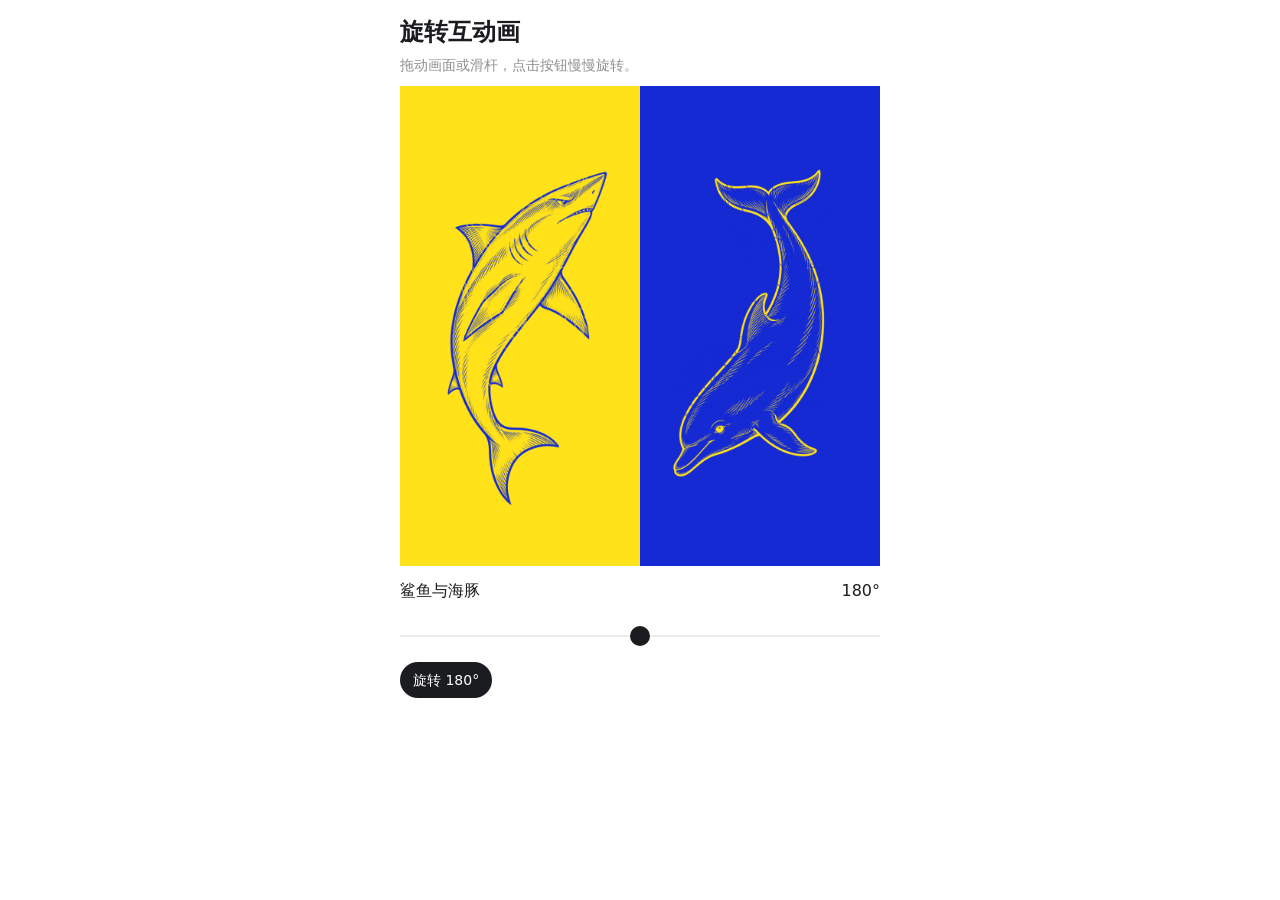
==== index.html @ 267331f8 "Publish mobile-friendly rotating artwork" ====
<!doctype html>
<html lang="zh-CN" data-visualize-standalone>
<head>
<meta charset="utf-8">
<meta name="viewport" content="width=device-width, initial-scale=1">
<meta name="referrer" content="no-referrer">
<meta http-equiv="Content-Security-Policy" content="default-src 'none'; script-src 'unsafe-inline' 'unsafe-eval' 'wasm-unsafe-eval' blob: data: https://cdnjs.cloudflare.com https://cdn.jsdelivr.net https://esm.sh https://fonts.bunny.net https://fonts.googleapis.com https://fonts.gstatic.com https://unpkg.com https://persistent.oaistatic.com/plugins/visualize/; style-src 'unsafe-inline' blob: data: https://cdnjs.cloudflare.com https://cdn.jsdelivr.net https://esm.sh https://fonts.bunny.net https://fonts.googleapis.com https://fonts.gstatic.com https://unpkg.com; img-src blob: data: https://cdnjs.cloudflare.com https://cdn.jsdelivr.net https://esm.sh https://fonts.bunny.net https://fonts.googleapis.com https://fonts.gstatic.com https://unpkg.com; font-src blob: data: https://cdnjs.cloudflare.com https://cdn.jsdelivr.net https://esm.sh https://fonts.bunny.net https://fonts.googleapis.com https://fonts.gstatic.com https://unpkg.com; media-src blob: data: https://cdnjs.cloudflare.com https://cdn.jsdelivr.net https://esm.sh https://fonts.bunny.net https://fonts.googleapis.com https://fonts.gstatic.com https://unpkg.com; worker-src blob:; connect-src blob: data:; frame-src 'self'; object-src 'none'; base-uri 'none'; form-action 'none'">
<title>旋转互动画</title>
<style>:root{color-scheme:light dark;background:light-dark(rgb(255 255 255), rgb(24 24 24))}html,body{margin:0}body{box-sizing:border-box;padding:1rem;background:inherit}iframe{display:block;width:100%;height:calc(100vh - 2rem);margin:0 auto;border:0}</style>

</head>
<body>
<iframe id="codex-visualization" sandbox="allow-scripts" referrerpolicy="no-referrer" title="旋转互动画" data-srcdoc="&lt;!doctype html&gt;
&lt;html lang=&quot;zh-CN&quot; data-visualize-standalone&gt;
&lt;head&gt;
&lt;meta charset=&quot;utf-8&quot;&gt;
&lt;meta name=&quot;viewport&quot; content=&quot;width=device-width, initial-scale=1&quot;&gt;
&lt;meta name=&quot;referrer&quot; content=&quot;no-referrer&quot;&gt;
&lt;meta http-equiv=&quot;Content-Security-Policy&quot; content=&quot;default-src &#x27;none&#x27;; script-src &#x27;unsafe-inline&#x27; &#x27;unsafe-eval&#x27; &#x27;wasm-unsafe-eval&#x27; blob: data: https://cdnjs.cloudflare.com https://cdn.jsdelivr.net https://esm.sh https://fonts.bunny.net https://fonts.googleapis.com https://fonts.gstatic.com https://unpkg.com https://persistent.oaistatic.com/plugins/visualize/; style-src &#x27;unsafe-inline&#x27; blob: data: https://cdnjs.cloudflare.com https://cdn.jsdelivr.net https://esm.sh https://fonts.bunny.net https://fonts.googleapis.com https://fonts.gstatic.com https://unpkg.com; img-src blob: data: https://cdnjs.cloudflare.com https://cdn.jsdelivr.net https://esm.sh https://fonts.bunny.net https://fonts.googleapis.com https://fonts.gstatic.com https://unpkg.com; font-src blob: data: https://cdnjs.cloudflare.com https://cdn.jsdelivr.net https://esm.sh https://fonts.bunny.net https://fonts.googleapis.com https://fonts.gstatic.com https://unpkg.com; media-src blob: data: https://cdnjs.cloudflare.com https://cdn.jsdelivr.net https://esm.sh https://fonts.bunny.net https://fonts.googleapis.com https://fonts.gstatic.com https://unpkg.com; worker-src blob:; connect-src blob: data:; frame-src &#x27;none&#x27;; object-src &#x27;none&#x27;; base-uri &#x27;none&#x27;; form-action &#x27;none&#x27;&quot;&gt;
&lt;title&gt;旋转互动画&lt;/title&gt;
&lt;style&gt;:root {
  color-scheme: light dark;
  background-color: var(
    --background,
    var(--color-background-primary, light-dark(rgb(255 255 255), rgb(24 24 24)))
  ) !important;

  /* Agent-facing contract; keep in sync with SKILL.md. */
  --background: var(
    --color-background-primary,
    light-dark(rgb(255 255 255), rgb(24 24 24))
  );
  --foreground: var(
    --color-text-primary,
    light-dark(rgb(26 28 31), rgb(255 255 255))
  );
  --card: color-mix(in oklab, var(--foreground) 5%, var(--background));
  --card-foreground: var(
    --color-text-primary,
    light-dark(rgb(26 28 31), rgb(255 255 255))
  );
  --popover: var(
    --color-background-secondary,
    light-dark(rgb(255 255 255), rgb(45 45 45))
  );
  --popover-foreground: var(
    --color-text-primary,
    light-dark(rgb(26 28 31), rgb(255 255 255))
  );
  --primary: var(
    --color-text-info,
    light-dark(rgb(51 156 255), rgb(131 195 255))
  );
  --primary-foreground: var(
    --color-text-inverse,
    light-dark(rgb(255 255 255), rgb(13 13 13))
  );
  --secondary: var(
    --color-background-secondary,
    light-dark(rgb(255 255 255 / 96%), rgb(54 54 54 / 96%))
  );
  --secondary-foreground: var(
    --color-text-primary,
    light-dark(rgb(26 28 31), rgb(255 255 255))
  );
  --muted: color-mix(in srgb, var(--foreground) 10%, transparent);
  --muted-foreground: var(
    --color-text-secondary,
    light-dark(rgb(26 28 31 / 49.4%), rgb(255 255 255 / 49.8%))
  );
  --accent: var(
    --color-background-info,
    light-dark(rgb(229 242 255), rgb(13 39 63))
  );
  --accent-foreground: var(
    --color-text-info,
    light-dark(rgb(51 156 255), rgb(131 195 255))
  );
  --destructive: var(
    --color-text-warning,
    light-dark(rgb(226 85 7), rgb(255 133 73))
  );
  --border: var(
    --color-border-secondary,
    light-dark(rgb(26 28 31 / 8%), rgb(255 255 255 / 8.2%))
  );
  --input: var(
    --color-border-primary,
    light-dark(
      rgb(26 28 31 / 11.8%),
      color-mix(in oklab, rgb(0 0 0) 10%, transparent)
    )
  );
  --ring: var(
    --color-ring-primary,
    light-dark(rgb(51 156 255), rgb(131 195 255 / 76%))
  );
  --font-size-base: var(--font-text-md-size, 16px);
  --blue: light-dark(rgb(51 156 255), rgb(51 156 255));
  --orange: light-dark(rgb(226 85 7), rgb(251 106 34));
  --green: light-dark(rgb(0 162 64), rgb(64 201 119));
  --red: light-dark(rgb(224 46 42), rgb(255 103 100));
  --purple: light-dark(rgb(146 79 247), rgb(173 123 249));
  --yellow: light-dark(rgb(255 195 0), rgb(255 210 64));
  --viz-series-1: var(--primary);
  --viz-series-2: light-dark(rgb(243 136 59), rgb(245 154 86));
  --viz-series-3: light-dark(rgb(93 201 119), rgb(116 213 139));
  --viz-series-4: light-dark(rgb(235 119 177), rgb(240 143 192));
  --viz-series-5: light-dark(rgb(155 121 236), rgb(170 145 239));
  --viz-series-6: light-dark(rgb(58 185 177), rgb(90 203 194));

  /* Internal implementation variables; not part of the agent contract. */
  --font-sans:
    -apple-system-body, ui-sans-serif, -apple-system, system-ui, &quot;Segoe UI&quot;,
    Helvetica, &quot;Apple Color Emoji&quot;, Arial, sans-serif, &quot;Segoe UI Emoji&quot;,
    &quot;Segoe UI Symbol&quot;;
  --font-mono:
    ui-monospace, SFMono-Regular, &quot;SF Mono&quot;, Menlo, Consolas, &quot;Liberation Mono&quot;,
    monospace;
  --font-size-normal: max(11px, var(--font-size-base));
  --font-size-tooltip: calc(var(--font-size-base) - 1px);
  --font-size-small: max(11px, calc(var(--font-size-base) - 2px));
  --font-size-h1: calc(var(--font-size-normal) * 1.7142857143);
  --font-size-h2: calc(var(--font-size-normal) * 1.4285714286);
  --font-size-h3: calc(var(--font-size-normal) * 1.2857142857);
  --font-weight-normal: 400;
  --font-weight-medium: 500;
  --icon-size: 16px;
  --line-height-normal: calc(var(--font-size-normal) * 1.5);
  --line-height-tooltip: calc(var(--font-size-tooltip) * 1.4285714286);
  --line-height-small: calc(var(--font-size-small) + 4px);
  --corner-shape: round;
  --radius: var(--border-radius-lg, 8px);
  --radius-sm: calc(var(--radius) * 0.5);
  --radius-md: calc(var(--radius) * 0.75);
  --radius-lg: var(--radius);
  --radius-2xl: calc(var(--radius) * 2);
  --radius-full: 9999px;
  --shadow-sm: 0 1px 2px -1px rgb(0 0 0 / 8%);
  --checkmark-image: url(&quot;data:image/svg+xml,%3Csvg xmlns=&#x27;http://www.w3.org/2000/svg&#x27; viewBox=&#x27;0 0 17 17&#x27;%3E%3Cpath d=&#x27;M12.8961 3.64101C13.1297 3.41418 13.4984 3.37523 13.7779 3.56581C14.0571 3.75635 14.1554 4.11331 14.0299 4.41347L13.9615 4.53847L7.71151 13.7045C7.59411 13.8767 7.4063 13.9877 7.19881 14.0072C6.99136 14.0267 6.78564 13.9533 6.63826 13.806L2.88826 10.056L2.79842 9.9457C2.6192 9.67407 2.64927 9.30496 2.88826 9.06581C3.12738 8.82669 3.49647 8.79676 3.76815 8.97597L3.8785 9.06581L7.03084 12.2182L12.8053 3.74941L12.8961 3.64101Z&#x27;/%3E%3C/svg%3E&quot;);

  /* Legacy aliases; not part of the current agent contract. */
  --viz-bg: transparent;
  --viz-panel: var(--card);
  --viz-border: var(--border);
  --viz-text: var(--foreground);
  --viz-muted: var(--muted-foreground);
  --viz-accent: var(--primary);
  --viz-accent-text: var(--primary-foreground);
  --viz-accent-bg: var(--accent);
  --viz-font-size: var(--font-size-base);
  --viz-warning: var(--destructive);
}

:root[data-theme=&quot;light&quot;] {
  color-scheme: light;
}

:root[data-theme=&quot;dark&quot;] {
  color-scheme: dark;
}

* {
  box-sizing: border-box;
}

html &gt; body {
  /* Preserve MCP aliases for older inline renderers without creating :root cycles. */
  --color-background-primary: var(
    --background,
    light-dark(rgb(255 255 255), rgb(24 24 24))
  );
  --color-text-primary: var(
    --foreground,
    light-dark(rgb(26 28 31), rgb(255 255 255))
  );
  --color-border-secondary: var(
    --border,
    light-dark(rgb(26 28 31 / 8%), rgb(255 255 255 / 8.2%))
  );

  margin: 0;
  padding: var(--visualize-paint-gutter, 0px);
  color: var(--foreground);
  background: transparent !important;
  font-family: var(--font-sans) !important;
  -webkit-font-smoothing: antialiased;
  font-size: var(--font-size-base);
  line-height: calc(var(--font-size-base) * 1.625);
  font-weight: var(--font-weight-normal);
}

.cursor-interaction {
  cursor: var(--cursor-interaction, pointer);
}

a {
  color: color-mix(in srgb, var(--viz-accent) 80%, var(--viz-text) 20%);
  cursor: var(--cursor-interaction, pointer);
  text-decoration: none;
  text-underline-offset: 2px;
  font-weight: inherit;
}

a:is(:hover, :focus-visible) {
  text-decoration-line: underline;
  text-decoration-style: dashed;
  text-decoration-thickness: 0.5px;
}

h1,
h2,
h3,
h4,
h5,
h6,
p {
  margin-block: 0;
}
p,
h1,
h2,
h3,
h4,
h5,
h6,
li,
.table {
  font-family: var(--font-sans);
}

h1 {
  font-size: calc(var(--font-size-base) * 1.5);
  line-height: 1.3333333333;
}

h2 {
  font-size: calc(var(--font-size-base) * 1.25);
  line-height: 1.4;
}
h3 {
  font-size: calc(var(--font-size-base) * 1.125);
  line-height: 1.5555555556;
}
h4 {
  font-size: var(--font-size-base);
  line-height: 1.5;
}
h5,
h6 {
  font-size: var(--font-size-base);
  line-height: calc(var(--font-size-base) * 1.625);
}

h1,
h2,
h3,
h4,
h5,
h6,
b,
strong,
th {
  font-weight: 600;
}

code:not(pre code) {
  display: inline;
  padding: 1px 6px;
  border-radius: var(--radius-sm);
  corner-shape: var(--corner-shape);
  background: var(--muted);
  font-family: var(--font-mono);
  font-size: 0.92em;
  overflow-wrap: anywhere;
  -webkit-box-decoration-break: clone;
  box-decoration-break: clone;
  word-break: break-word;
}
pre,
pre code {
  font-family: var(--font-mono);
  font-size: 12px;
  line-height: 20px;
}

.table-responsive {
  width: 100%;
  overflow-x: auto;
  scrollbar-width: thin;
}

.table {
  width: 100%;
  color: var(--foreground);
  font: inherit;
  text-align: start;
  border-collapse: separate;
  border-spacing: 0;
  font-size: calc(var(--font-size-base) * 0.875);
  line-height: calc(var(--font-size-base) * 1.625);
  font-family: var(--font-sans);
}

.table :is(th, td) {
  padding-block: 10px;
  padding-inline: 0 24px;
  overflow-wrap: anywhere;
  border-bottom: 1px solid var(--border);
  text-align: start;
  vertical-align: top;
  border-bottom-color: color-mix(in srgb, var(--foreground) 5%, transparent);
}
.table :is(th, td):not(:last-child) {
  padding-inline-end: calc(var(--font-size-base) * 1.5);
}

.table-responsive &gt; .table :is(th, td) {
  overflow-wrap: break-word;
}

.table :is(th, td):last-child {
  padding-inline-end: 0;
}

.table :is(caption, thead th) {
  font-weight: 600;
}

.table thead :is(th, td) {
  border-bottom-color: var(--border-strong, var(--input));
  padding-block: calc(var(--font-size-base) / 2);
  line-height: var(--font-size-base);
}

.table tbody tr:last-child :is(th, td) {
  border-bottom: 0;
}
.table tbody :is(th, td) {
  padding-block: calc(var(--font-size-base) * 0.625);
}

.table.table-sm :is(th, td) {
  padding-block: 8px;
}

.table.table-sm :is(th, td):not(:last-child) {
  padding-inline-end: 16px;
}

.table :is(.text-end, [align=&quot;right&quot;]) {
  text-align: end;
  font-variant-numeric: tabular-nums;
}

.table :is(.text-center, [align=&quot;center&quot;]) {
  text-align: center;
}

.table .text-nowrap {
  white-space: nowrap;
}

#widget {
  display: flex;
  flex-direction: column;
  gap: 12px;
  width: 100%;
  padding: 0;
  background: transparent !important;
}

.card {
  min-width: 0;
  padding: 12px;
  overflow: hidden;
  overflow-wrap: break-word;
  border-radius: var(--radius-2xl);
  corner-shape: var(--corner-shape);
  color: var(--card-foreground);
  background: var(--card);
}

.widget {
  min-width: 0;
  overflow: hidden;
  border: 0;
  border-radius: var(--radius-lg);
  corner-shape: var(--corner-shape);
  box-shadow: 0 0 0 0.5px var(--border-strong, var(--border));
  color: var(--foreground);
  background: var(--background);
}

#widget &gt; :not(.card, .widget, .progress) {
  width: 100% !important;
  max-width: none !important;
  margin: 0 !important;
  padding: 0 !important;
  border: 0 !important;
  border-radius: 0 !important;
  background: transparent !important;
  box-shadow: none !important;
}

.tooltip {
  position: fixed;
  z-index: 50;
  top: 0;
  left: 0;
  width: max-content;
  max-width: min(
    20rem,
    var(--tooltip-available-width, calc(100vw - 10px)),
    calc(100vw - 10px)
  );
  max-height: min(
    var(--tooltip-available-height, calc(100vh - 10px)),
    calc(100vh - 10px)
  );
  border: 1px solid var(--border);
  corner-shape: var(--corner-shape);
  overflow-wrap: break-word;
  white-space: normal;
  pointer-events: none;
  user-select: none;
  font-family: var(--font-sans);
  padding: 5px 12px;
  border-color: color-mix(
    in oklab,
    light-dark(var(--primary-foreground), var(--foreground)) 5%,
    transparent
  );
  border-radius: var(--radius-2xl);
  color: light-dark(var(--primary-foreground), var(--foreground));
  background: light-dark(var(--foreground), var(--popover));
  box-shadow: 0 8px 18px rgb(15 23 42 / 20%);
  letter-spacing: -0.15px;
  font-size: calc(var(--font-size-base) * 14 / 16);
  font-size: round(nearest, calc(var(--font-size-base) * 14 / 16), 1px);
  font-weight: 600;
  line-height: 18px;
  text-align: center;
}

.viz-grid {
  display: grid;
  grid-template-columns: repeat(auto-fit, minmax(max(180px, 24%), 1fr));
  gap: 10px;
}

.viz-stat {
  display: flex;
  flex-direction: column;
  gap: 2px;
}

.viz-stat-value {
  font-size: var(--font-size-h2);
  font-weight: var(--font-weight-medium);
  line-height: 1.25;
}

.viz-row {
  display: flex;
  flex-wrap: wrap;
  align-items: center;
  gap: 10px;
}

hr {
  width: 100%;
  height: 1px;
  margin-block: 6px;
  border: 0;
  background: var(--border);
}

.nav {
  display: flex;
  min-width: 0;
  align-items: center;
  gap: 4px;
}

.progress {
  display: flex;
  height: 8px;
  margin-block: calc((var(--line-height-normal, 1.5em) - 8px) / 2);
  overflow: hidden;
  border: 0;
  border-radius: var(--radius-full);
  background: var(--muted);
}

.progress-bar:only-child {
  border-radius: var(--radius-full);
}

.progress-bar {
  height: 100%;
  flex-shrink: 0;
  border: 0;
  background: var(--viz-series-1);
}

.viz-badge {
  display: inline-flex;
  align-items: center;
  padding: 4px 8px;
  border-radius: var(--radius-sm);
  color: color-mix(in srgb, var(--foreground) 40%, var(--muted-foreground));
  background: color-mix(in srgb, var(--foreground) 5%, transparent);
  font-family: var(--font-sans);
  font-size: calc(var(--font-size-base) * 14 / 16);
  font-size: round(nearest, calc(var(--font-size-base) * 14 / 16), 1px);
  font-weight: var(--font-weight-normal);
  line-height: 1;
}

small,
.text-small {
  font-size: var(--font-size-small);
  line-height: var(--line-height-small);
}

.text-muted {
  color: var(--muted-foreground);
}

.tabular-nums {
  font-variant-numeric: tabular-nums;
}

.sr-only {
  position: absolute;
  width: 1px;
  height: 1px;
  padding: 0;
  overflow: hidden;
  clip: rect(0, 0, 0, 0);
  white-space: nowrap;
  border: 0;
}

.viz-controls {
  display: flex;
  flex-wrap: wrap;
  align-items: center;
  gap: 8px;
}

.viz-controls &gt; .form-label {
  display: grid;
  min-width: min(100%, 260px);
  flex: 1 1 280px;
  grid-template-columns: minmax(0, 1fr) auto;
  align-items: baseline;
  gap: 2px 12px;
  margin-bottom: 0;
}

.viz-controls &gt; .form-label &gt; :is(.form-control, .form-range, .form-select) {
  grid-column: 1 / -1;
}

.btn,
.nav-link,
.form-check-input,
.form-control,
.form-range,
.form-select {
  font: inherit;
}

/* Match inline alignment without overriding a containing flex or grid layout. */
.btn,
.nav-link,
.form-control,
.form-select,
.form-range,
.form-check {
  vertical-align: middle;
}

.btn,
.nav-link {
  --btn-size: calc(12px + 2 * var(--control-spacing, 12px));
  appearance: button;
  display: inline-flex;
  inline-size: fit-content;
  max-inline-size: 100%;
  align-items: center;
  justify-content: center;
  gap: 4px;
  margin: 0;
  padding: 0 8px;
  -webkit-app-region: no-drag;
  border: 1px solid var(--input);
  corner-shape: var(--corner-shape);
  cursor: var(--cursor-interaction, pointer);
  text-align: center;
  text-decoration: none;
  white-space: nowrap;
  user-select: none;
  -webkit-font-smoothing: inherit;
  font-family: var(--font-sans);
  height: fit-content;
  min-height: var(--btn-size);
  padding-inline: var(--control-spacing, 12px);
  border-color: transparent;
  border-radius: var(--radius-full);
  color: var(--foreground);
  background: color-mix(in srgb, var(--foreground) 5%, transparent);
  font-size: calc(var(--font-size-base) * 14 / 16);
  font-size: round(nearest, calc(var(--font-size-base) * 14 / 16), 1px);
  font-weight: var(--font-weight-normal);
  line-height: 18px;
}

.btn {
  border-color: var(--border);
  color: var(--secondary-foreground);
  background: var(--secondary);
}

/* Codex Button size=&quot;compact&quot;; appearance stays with the button variant. */
.btn-sm {
  --btn-size: 24px;
  padding-inline: 8px;
  font-size: calc(var(--font-size-base) * 12 / 16);
  font-size: round(nearest, calc(var(--font-size-base) * 12 / 16), 1px);
  line-height: 16px;
}

.btn:is(.btn-block, .viz-tile) {
  inline-size: 100%;
}

.btn.viz-tile {
  min-width: 0;
  overflow-wrap: anywhere;
  white-space: normal;
}

a.btn {
  cursor: var(--cursor-interaction, pointer);
  text-decoration: none;
}

.btn:not(:disabled):hover {
  background: light-dark(
    color-mix(in srgb, var(--foreground) 5.5%, transparent),
    color-mix(in srgb, var(--foreground) 8%, transparent)
  );
}

.nav-link:not(:disabled):not([aria-disabled=&quot;true&quot;]):hover {
  background: color-mix(in srgb, var(--foreground) 10%, transparent);
}

.btn-primary {
  border-color: var(--border);
  color: var(--primary-foreground);
  background: var(--foreground);
  background-clip: border-box;
}

.btn-primary .text-muted {
  color: color-mix(in srgb, var(--primary-foreground) 50%, transparent);
}

.btn-primary:not(:disabled):hover {
  background: color-mix(in srgb, var(--foreground) 80%, transparent);
  background-clip: border-box;
}

.btn-ghost {
  border-color: transparent;
  color: var(--muted-foreground);
  background: transparent;
}

.btn-ghost:not(:disabled):hover {
  color: var(--muted-foreground);
  background: light-dark(
    color-mix(in srgb, var(--foreground) 5.5%, transparent),
    color-mix(in srgb, var(--foreground) 8%, transparent)
  );
}

.nav-pills .nav-link {
  min-width: 0;
  border-color: transparent;
  color: var(--muted-foreground);
  background: transparent;
}

.nav-justified .nav-link {
  flex: 1 1 0;
  overflow-wrap: anywhere;
  white-space: normal;
}

.nav-pills .nav-link.active {
  color: var(--foreground);
  background: var(--muted);
}

/* Shared preview chrome; product styles stay inside each variant. */
.viz-dotted-background {
  background-image: radial-gradient(
    circle,
    color-mix(in srgb, var(--foreground) 14%, transparent) 0.8px,
    transparent 0.8px
  );
  background-position: center;
  background-size: 16px 16px;
}

.viz-carousel {
  position: relative;
  min-width: 0;
}

.viz-carousel:has(&gt; .viz-carousel-controls) {
  min-height: calc(60px + var(--viz-carousel-picker-height, 0px));
  padding-bottom: 60px;
}

.viz-carousel &gt; [data-variant][hidden] {
  display: none !important;
}

.viz-carousel &gt; [data-variant] {
  isolation: isolate;
}

.viz-carousel-controls {
  --viz-carousel-hover: light-dark(
    color-mix(in srgb, var(--foreground) 5.4%, transparent),
    color-mix(in srgb, var(--foreground) 7.8%, transparent)
  );
  position: absolute;
  z-index: 2;
  bottom: 8px;
  left: 50%;
  display: flex;
  width: max-content;
  /* Leave room for the host&#x27;s design-controls launcher at the trailing edge. */
  max-width: calc(100% - 96px);
  align-items: center;
  gap: 0;
  padding: 0;
  border: 1px solid var(--border);
  border-radius: 16px;
  color: var(--foreground);
  background: var(--background);
  font-family: var(--font-sans);
  /* Match the settings dropdown chrome independently of the content font size. */
  font-size: 13px;
  font-weight: var(--font-weight-normal);
  line-height: 18px;
  transform: translateX(-50%);
  user-select: none;
}

/* Keep authored mockup button styles out of the shared carousel chrome. */
.viz-carousel-controls button,
.viz-carousel-picker &gt; summary {
  display: flex !important;
  height: auto !important;
  min-height: 30px;
  align-items: center !important;
  justify-content: center !important;
  gap: 4px;
  padding: 0 6px !important;
  -webkit-app-region: no-drag;
  border: 0 !important;
  border-radius: 14px !important;
  color: inherit !important;
  background: transparent !important;
  font: inherit !important;
  -webkit-tap-highlight-color: transparent;
}

.viz-carousel-controls &gt; button,
.viz-carousel-picker &gt; summary {
  position: relative;
  isolation: isolate;
}

.viz-carousel-controls &gt; button {
  --icon-size: 16px;
  width: 30px !important;
  padding: 0 !important;
}

.viz-carousel-picker &gt; summary {
  padding-inline: 12px !important;
}

.viz-carousel-controls .viz-carousel-caret {
  width: 14px;
  height: 14px;
  flex: none;
  margin: 0;
  color: inherit;
  transform: rotate(180deg);
}

.viz-carousel-controls &gt; button &gt; svg,
.viz-carousel-controls .viz-carousel-caret,
.viz-carousel-count {
  opacity: 0.5;
}

.viz-carousel-controls &gt; button::before,
.viz-carousel-picker &gt; summary::before {
  position: absolute;
  z-index: -1;
  inset: 3px;
  border-radius: 12px;
  content: &quot;&quot;;
  pointer-events: none;
}

.viz-carousel-controls &gt; button:hover::before,
.viz-carousel-picker &gt; summary:hover::before {
  background: var(--viz-carousel-hover);
}

.viz-carousel-controls &gt; button,
.viz-carousel-controls [data-lucide],
.viz-carousel-controls .lucide {
  flex-shrink: 0;
}

.viz-carousel-picker {
  min-width: 0;
}

.viz-carousel-picker &gt; summary {
  min-width: 0;
  list-style: none;
}

.viz-carousel-picker &gt; summary::-webkit-details-marker {
  display: none;
}

.viz-carousel-count {
  flex-shrink: 0;
  white-space: nowrap;
}

.viz-carousel-name {
  min-width: 0;
  overflow: hidden;
  text-overflow: ellipsis;
  white-space: nowrap;
}

.viz-carousel-options {
  position: absolute;
  right: 0;
  bottom: calc(100% + 4px);
  left: 0;
  display: flex;
  max-height: 240px;
  flex-direction: column;
  gap: 2px;
  overflow: auto;
  padding: 4px;
  border: 1px solid var(--border);
  border-radius: var(--radius-lg);
  background: var(--background);
  box-shadow: 0 4px 12px light-dark(rgb(0 0 0 / 6%), rgb(0 0 0 / 25%));
}

.viz-carousel-options &gt; button {
  border-radius: max(0px, calc(var(--radius-lg) - 5px)) !important;
  width: 100% !important;
  min-height: 28px;
  justify-content: flex-start !important;
  padding: 4px 8px !important;
  font-size: var(--font-size-small) !important;
  text-align: start;
  white-space: normal;
  overflow-wrap: anywhere;
}

.viz-carousel-options &gt; [aria-current=&quot;true&quot;],
.viz-carousel-options &gt; button:hover {
  background: var(--viz-carousel-hover) !important;
}

.btn:disabled,
.nav-link:disabled,
.nav-link[aria-disabled=&quot;true&quot;] {
  cursor: not-allowed;
  opacity: 0.4;
}

[data-lucide] {
  stroke-width: 1.6;
}

.form-label {
  display: block;
  margin-bottom: 6px;
  color: var(--foreground);
}

.form-control {
  display: block;
  width: 100%;
  padding: 0 8px;
  outline: none;
  border: 1px solid var(--input);
  corner-shape: var(--corner-shape);
  color: var(--foreground);
  font-family: var(--font-sans);
  height: calc(12px + 2 * var(--control-spacing, 12px));
  min-height: calc(12px + 2 * var(--control-spacing, 12px));
  padding-inline: calc(4px + var(--control-spacing, 12px) / 2);
  border-color: var(--input);
  border-radius: var(--radius-md);
  background: color-mix(in srgb, var(--popover) 96%, transparent);
  font-size: calc(var(--font-size-base) * 14 / 16);
  font-size: round(nearest, calc(var(--font-size-base) * 14 / 16), 1px);
  font-weight: var(--font-weight-normal);
  line-height: 1.4285714286;
}
.form-control:is(
  [type=&quot;file&quot;],
  [type=&quot;date&quot;],
  [type=&quot;datetime-local&quot;],
  [type=&quot;month&quot;],
  [type=&quot;week&quot;],
  [type=&quot;color&quot;]
) {
  height: calc(12px + 2 * var(--control-spacing, 12px));
  min-height: calc(12px + 2 * var(--control-spacing, 12px));
  line-height: 18px;
}
.form-control:is(
  [type=&quot;date&quot;],
  [type=&quot;datetime-local&quot;],
  [type=&quot;month&quot;],
  [type=&quot;week&quot;]
) {
  padding-inline: var(--control-spacing, 12px);
}

.form-control::placeholder {
  color: var(--muted-foreground);
}

.form-control[type=&quot;file&quot;] {
  overflow: hidden;
  cursor: var(--cursor-interaction, pointer);
  padding: 0;
}

.form-control[type=&quot;file&quot;]::file-selector-button {
  padding: 0 8px;
  border: 0;
  border-right: 1px solid var(--input);
  color: var(--secondary-foreground);
  background: var(--secondary);
  cursor: inherit;
  font: inherit;
  min-height: calc(10px + 2 * var(--control-spacing, 12px));
  padding-inline: var(--control-spacing, 12px);
  margin-inline-end: var(--control-spacing, 12px);
}

.form-control[type=&quot;file&quot;]:not(:disabled):hover::file-selector-button {
  background: color-mix(in srgb, var(--foreground) 6%, var(--secondary));
}

.form-control-color[type=&quot;color&quot;] {
  width: 40px;
  height: calc(12px + 2 * var(--control-spacing, 12px));
  padding: 3px;
  cursor: var(--cursor-interaction, pointer);
}

.form-control-color[type=&quot;color&quot;]::-webkit-color-swatch-wrapper {
  padding: 0;
}

.form-control-color[type=&quot;color&quot;]::-webkit-color-swatch {
  border: 0;
  border-radius: calc(var(--radius-lg) - 4px);
  corner-shape: var(--corner-shape);
}

textarea.form-control {
  height: auto;
  resize: vertical;
  min-height: 96px;
  padding: 8px 10px;
}

.form-control:focus-visible {
  border-color: var(--ring);
  box-shadow: none;
}
.form-control:disabled {
  color: var(--muted-foreground);
  background: color-mix(in srgb, var(--foreground) 5%, transparent);
  opacity: 1;
}
.form-control[aria-invalid=&quot;true&quot;] {
  border-color: var(--red);
  box-shadow: 0 0 0 2px color-mix(in srgb, var(--red) 20%, transparent);
}

.form-control:disabled,
.form-select:disabled {
  cursor: not-allowed;
}

.form-select {
  appearance: none;
  display: block;
  width: 100%;
  height: fit-content;
  min-height: calc(12px + 2 * var(--control-spacing, 12px));
  margin: 0;
  /* The secondary icon role is 14px at compact density and 16px at web density. */
  --icon-size: calc(10px + var(--control-spacing, 12px) / 2);
  /* Settings dropdowns retain a 12px inset and a 4px text-to-chevron gap. */
  padding: 0 calc(16px + var(--icon-size)) 0 12px;
  outline: none;
  border: 1px solid var(--border);
  border-radius: var(--radius-full);
  corner-shape: var(--corner-shape);
  color: var(--foreground);
  background-color: var(--secondary);
  background-image:
    linear-gradient(
      45deg,
      transparent calc(50% - 0.6px),
      var(--muted-foreground) calc(50% - 0.6px) calc(50% + 0.6px),
      transparent calc(50% + 0.6px)
    ),
    linear-gradient(
      135deg,
      transparent calc(50% - 0.6px),
      var(--muted-foreground) calc(50% - 0.6px) calc(50% + 0.6px),
      transparent calc(50% + 0.6px)
    );
  background-position:
    calc(100% - 12px - var(--icon-size) / 2) 50%,
    calc(100% - 12px - var(--icon-size) * 0.18) 50%;
  background-repeat: no-repeat;
  background-size: calc(var(--icon-size) * 0.32) calc(var(--icon-size) * 0.32);
  cursor: var(--cursor-interaction, default);
  font-size: calc(var(--font-size-base) * 14 / 16);
  font-size: round(nearest, calc(var(--font-size-base) * 14 / 16), 1px);
  font-weight: var(--font-weight-normal);
  line-height: 18px;
}

.form-select :is(option, optgroup) {
  color: var(--popover-foreground);
  background-color: var(--popover);
}

.form-select :is(option, optgroup):disabled {
  color: var(--muted-foreground);
}

.form-select:not(:disabled):hover {
  background-color: light-dark(
    color-mix(in srgb, var(--foreground) 5.5%, transparent),
    color-mix(in srgb, var(--foreground) 8%, transparent)
  );
}

.form-select:focus-visible {
  box-shadow: 0 0 0 2px var(--ring);
}
.form-select:disabled {
  opacity: 0.4;
}

.form-check {
  display: flex;
  min-height: calc(12px + 2 * var(--control-spacing, 12px));
  align-items: center;
  gap: 6px;
}

.form-check-input {
  appearance: none;
  width: 14px;
  height: 14px;
  flex: 0 0 auto;
  margin: 0;
  border: 1px solid var(--input);
  color: var(--primary-foreground);
  background-color: transparent;
  cursor: var(--cursor-interaction, default);
  transition:
    background-color 150ms,
    border-color 150ms,
    box-shadow 150ms;
}

.form-check:not(.form-switch) .form-check-input[type=&quot;checkbox&quot;] {
  corner-shape: round;
  box-shadow: var(--shadow-sm);
  position: relative;
  width: calc(10px + var(--control-spacing, 12px) / 2);
  height: calc(10px + var(--control-spacing, 12px) / 2);
  border-color: var(--border-strong, var(--input));
  border-radius: calc(var(--radius-sm) / 2);
  background-color: transparent;
  color: var(--foreground);
}

.form-check:not(.form-switch)
  .form-check-input:not(:disabled):not(:checked):hover {
  background-color: var(--card);
}

.form-check:not(.form-switch)
  .form-check-input[type=&quot;checkbox&quot;]:is(:checked, :indeterminate) {
  border-color: var(--border-strong, var(--input));
  background-color: color-mix(in srgb, var(--popover) 96%, transparent);
}

.form-check:not(.form-switch)
  .form-check-input[type=&quot;checkbox&quot;]:checked::before {
  display: block;
  width: 100%;
  height: 100%;
  background: var(--primary-foreground);
  content: &quot;&quot;;
  mask: var(--checkmark-image) center / 12px 12px no-repeat;
  background-color: var(--foreground);
}
.form-check:not(.form-switch)
  .form-check-input[type=&quot;checkbox&quot;]:indeterminate::before {
  position: absolute;
  inset: 0;
  display: block;
  width: 65%;
  height: 6.65%;
  margin: auto;
  border-radius: var(--radius-full);
  background: var(--foreground);
  mask: none;
  content: &quot;&quot;;
}

.form-check-input[type=&quot;radio&quot;] {
  border-radius: var(--radius-full);
  width: 16px;
  height: 16px;
  border: 0;
  box-shadow: inset 0 0 0 1px var(--input);
}

.form-check-input[type=&quot;radio&quot;]:checked {
  border: 0;
  background: radial-gradient(
    circle,
    var(--primary-foreground) 0 3px,
    var(--foreground) 3px
  );
  box-shadow: none;
}

.form-check:not(.form-switch) .form-check-input:focus-visible {
  outline: 2px solid var(--ring);
  outline-offset: 2px;
}
.form-check:not(.form-switch) .form-check-input[type=&quot;checkbox&quot;]:focus-visible {
  border-color: var(--ring);
  outline: none;
  box-shadow: 0 0 0 2px var(--ring);
}

.form-check:not(.form-switch) .form-check-input:disabled {
  cursor: not-allowed;
  pointer-events: none;
}

.form-check:not(.form-switch) .form-check-input:disabled + .form-check-label {
  cursor: not-allowed;
}
.form-check:not(.form-switch) .form-check-input[type=&quot;radio&quot;]:disabled,
.form-check:not(.form-switch)
  .form-check-input[type=&quot;radio&quot;]:disabled
  + .form-check-label {
  opacity: 0.5;
}

.form-switch .form-check-input:disabled,
.form-switch .form-check-input:disabled + .form-check-label {
  cursor: not-allowed;
  opacity: 0.6;
}

.form-check-label {
  color: var(--foreground);
  cursor: var(--cursor-interaction, default);
}

.form-switch .form-check-input {
  position: relative;
  width: 32px;
  height: 20px;
  border: 0;
  border-radius: var(--radius-full);
  background: var(--muted);
  box-shadow: none;
  transition: background-color 200ms cubic-bezier(0, 0, 0.2, 1);
}

.form-switch .form-check-input::before {
  position: absolute;
  top: 50%;
  left: 0;
  width: 16px;
  height: 16px;
  box-sizing: border-box;
  border: 1px solid light-dark(var(--primary-foreground), var(--foreground));
  border-radius: var(--radius-full);
  box-shadow: var(--shadow-sm);
  content: &quot;&quot;;
  transform: translate(2px, -50%);
  transition: transform 200ms cubic-bezier(0, 0, 0.2, 1);
  border-color: #fff;
  background: #fff;
}

.form-switch .form-check-input:checked {
  background: var(--blue);
}

.form-switch .form-check-input:checked::before {
  transform: translate(14px, -50%);
}

.form-switch .form-check-input:focus-visible {
  box-shadow: 0 0 0 2px var(--ring);
  outline: none;
}

.form-range {
  appearance: none;
  display: block;
  width: 100%;
  flex: 1;
  margin: 0;
  padding: 0;
  border: 0;
  accent-color: var(--primary);
  height: calc(12px + 2 * var(--control-spacing, 12px));
  min-height: calc(12px + 2 * var(--control-spacing, 12px));
  outline: none;
  border-radius: var(--radius-full);
  color: var(--foreground);
  background: transparent;
}

.form-range::-webkit-slider-runnable-track {
  background: var(--form-range-track, var(--border));
  height: 2px;
  border-radius: var(--radius-full);
}

.form-range::-webkit-slider-thumb {
  appearance: none;
  width: 20px;
  height: 20px;
  border: 1px solid var(--border);
  border-radius: var(--radius-full);
  margin-top: -9px;
  border-color: transparent;
  background: currentColor;
  box-shadow: var(--shadow-sm);
}

/* Outline the native track and thumb, preserving the larger input hit area. */
.form-range:focus-visible::-webkit-slider-runnable-track {
  outline: 2px auto Highlight;
  outline-color: -webkit-focus-ring-color;
}

.form-range::-moz-range-track {
  background: var(--form-range-track, var(--border));
  height: 2px;
  border-radius: var(--radius-full);
}

.form-range::-moz-range-thumb {
  width: 20px;
  height: 20px;
  border: 1px solid var(--border);
  border-radius: var(--radius-full);
  border-color: transparent;
  background: currentColor;
  box-shadow: var(--shadow-sm);
}

.form-range:focus-visible::-moz-range-thumb {
  outline: 2px solid Highlight;
  outline-offset: 2px;
}

.form-range:disabled {
  opacity: 1;
  cursor: default;
}

.btn:not(.btn-primary, .viz-tile):is(
  [aria-pressed=&quot;true&quot;],
  [aria-selected=&quot;true&quot;],
  .is-selected
) {
  border-color: transparent;
  color: var(--primary-foreground);
  background: var(--blue);
}

.btn.viz-tile:is([aria-pressed=&quot;true&quot;], [aria-selected=&quot;true&quot;], .is-selected) {
  border-color: var(--primary);
  box-shadow: inset 0 0 0 1px var(--primary);
}

.btn:focus-visible,
.nav-link:focus-visible {
  outline-offset: 2px;
  outline: none;
  box-shadow: 0 0 0 2px var(--ring);
}

.viz-carousel-controls :is(button, summary):focus-visible {
  outline: 2px solid var(--ring) !important;
  outline-offset: 2px !important;
}

/* Web recipes are the default, including on renderers without inline style queries. */
@supports (border-radius: if(style(--corner-shape: round): 1px; else: 2px)) {
  /* Match the host&#x27;s proportional text-sm scale at every text preference. */
  .tooltip,
  .viz-badge,
  .btn,
  .nav-link,
  .form-control,
  .form-select {
    font-size: if(
      style(--corner-shape: round): round(
          nearest,
          calc(var(--font-size-base) * 14 / 16),
          1px
        );
        else: round(nearest, calc(var(--font-size-base) * 13 / 14), 1px)
    );
  }

  .btn-sm {
    font-size: if(
      style(--corner-shape: round): round(
          nearest,
          calc(var(--font-size-base) * 12 / 16),
          1px
        );
        else: round(nearest, calc(var(--font-size-base) * 12 / 14), 1px)
    );
  }

  .btn,
  .nav-link,
  .form-select {
    border-radius: if(
      style(--corner-shape: round): var(--radius-full); else: var(--radius-lg)
    );
  }

  .form-check:not(.form-switch) .form-check-input[type=&quot;checkbox&quot;] {
    border-radius: if(
      style(--corner-shape: round): calc(var(--radius-sm) / 2);
        else: calc(var(--radius-lg) * 0.4)
    );
  }

  .tooltip {
    font-weight: if(
      style(--corner-shape: round): 600; else: var(--font-weight-normal)
    );
  }
}

@media (pointer: coarse) {
  .viz-carousel:has(&gt; .viz-carousel-controls) {
    min-height: calc(76px + var(--viz-carousel-picker-height, 0px));
    padding-bottom: 76px;
  }

  .btn,
  .nav-link,
  .viz-carousel-controls button,
  .viz-carousel-picker &gt; summary,
  .form-control,
  .form-select {
    --btn-size: 44px;
    min-width: 44px;
    min-height: 44px;
  }

  /* Keep small-screen WebKit from zooming when a text field receives focus. */
  .form-control,
  .form-select {
    font-size: max(16px, calc(var(--font-size-base) * 14 / 16));
    font-size: max(
      16px,
      round(nearest, calc(var(--font-size-base) * 14 / 16), 1px)
    );
  }
  .form-control:is(
    [type=&quot;file&quot;],
    [type=&quot;date&quot;],
    [type=&quot;datetime-local&quot;],
    [type=&quot;month&quot;],
    [type=&quot;week&quot;],
    [type=&quot;time&quot;],
    [type=&quot;color&quot;]
  ) {
    height: 44px;
    min-height: 44px;
    font-size: max(16px, calc(var(--font-size-base) * 14 / 16));
    font-size: max(
      16px,
      round(nearest, calc(var(--font-size-base) * 14 / 16), 1px)
    );
  }

  .form-control[type=&quot;file&quot;]::file-selector-button {
    min-width: 44px;
    min-height: 44px;
  }

  .form-control-color[type=&quot;color&quot;] {
    width: 44px;
    height: 44px;
  }

  .form-control:is(
    [type=&quot;date&quot;],
    [type=&quot;datetime-local&quot;],
    [type=&quot;month&quot;],
    [type=&quot;time&quot;],
    [type=&quot;week&quot;]
  ) {
    min-width: 0;
    max-width: 100%;
    padding-block: 8px;
  }

  .form-check {
    min-height: 44px;
    padding-inline: 15px;
  }

  .form-check-input {
    position: relative;
  }

  .form-check-input::after {
    position: absolute;
    top: 50%;
    left: 50%;
    width: 44px;
    height: 44px;
    content: &quot;&quot;;
    transform: translate(-50%, -50%);
  }

  .form-check-label {
    display: inline-flex;
    min-width: 44px;
    min-height: 44px;
    align-items: center;
  }

  .form-range {
    height: 44px;
    touch-action: pan-y;
  }
}

svg {
  display: block;
  max-width: 100%;
  height: auto;
}

#widget &gt; svg {
  width: 100%;
}

/* Model-authored chart rules can otherwise stretch icons after these styles load. */
svg.lucide {
  display: block;
  width: var(--icon-size) !important;
  height: var(--icon-size) !important;
  flex: none;
  margin: 0 !important;
  stroke-width: 1.6;
}

.text-warning,
.text-destructive {
  color: var(--destructive);
}

html&gt;body{padding:0}&lt;/style&gt;
&lt;/head&gt;
&lt;body&gt;
&lt;script type=&quot;application/json&quot; id=&quot;codex-visualization-widget-state&quot;&gt;__CODEX_VISUALIZATION_WIDGET_STATE__&lt;/script&gt;
&lt;script&gt;(() =&gt; {
  const root = document.documentElement;
  const mediaQuery = globalThis.matchMedia(&quot;(prefers-color-scheme: dark)&quot;);
  const apply = Reflect.apply;
  const isArray = Array.isArray;
  const hasOwn = Object.hasOwn;
  const parentWindow = globalThis.parent;
  const stringify = JSON.stringify;
  const parse = JSON.parse;
  const encode = TextEncoder.prototype.encode.bind(new TextEncoder());
  const initialStateElement = document.getElementById(
    &quot;codex-visualization-widget-state&quot;,
  );
  const initialGlobals = parse(initialStateElement?.textContent ?? &quot;{}&quot;);
  initialStateElement?.remove();
  /** @type {Record&lt;string, unknown&gt; | null} */
  let state = initialGlobals.widgetState ?? null;
  const statePersistence = initialGlobals.statePersistence ?? &quot;none&quot;;
  let nextStateRequestId = 0;
  /** @type {Map&lt;number, { resolve: () =&gt; void; reject: (error: Error) =&gt; void; timeout: ReturnType&lt;typeof globalThis.setTimeout&gt;; serializedState: string }&gt;} */
  const pendingStateWrites = new Map();
  const persistenceError = () =&gt;
    Object.assign(
      new Error(&quot;The host could not persist the widget state update&quot;),
      {
        code: -32000,
        data: { code: &quot;widget_state_persistence_failed&quot;, retryable: false },
      },
    );
  /**
   * @param {object} prototype
   * @param {string} property
   */
  const getPrototypeGetter = (prototype, property) =&gt; {
    // oxlint-disable-next-line typescript/unbound-method -- invoked through captured Reflect.apply
    const getter = Object.getOwnPropertyDescriptor(prototype, property)?.get;
    if (getter == null) {
      throw new Error(`Missing ${property} getter`);
    }
    return getter;
  };
  const getMessageData = getPrototypeGetter(MessageEvent.prototype, &quot;data&quot;);
  const getMessagePorts = getPrototypeGetter(MessageEvent.prototype, &quot;ports&quot;);
  const getMessageSource = getPrototypeGetter(MessageEvent.prototype, &quot;source&quot;);
  // oxlint-disable-next-line typescript/unbound-method -- captured before the untrusted fragment runs
  const addHostMessageListener = MessagePort.prototype.addEventListener;
  // oxlint-disable-next-line typescript/unbound-method -- captured before the untrusted fragment runs
  const postHostMessage = MessagePort.prototype.postMessage;
  // oxlint-disable-next-line typescript/unbound-method -- captured before the untrusted fragment runs
  const startHostPort = MessagePort.prototype.start;
  // oxlint-disable-next-line typescript/unbound-method -- captured before the untrusted fragment runs
  const stopMessagePropagation = Event.prototype.stopImmediatePropagation;
  /** @type {MessagePort | null} */
  let hostPort = null;
  const postToHost = (type, payload) =&gt; {
    if (hostPort != null) {
      apply(postHostMessage, hostPort, [{ type, ...payload }]);
    }
  };
  const openExternal = ({ href }) =&gt; {
    if (globalThis.navigator.userActivation?.isActive === true) {
      postToHost(&quot;open-external&quot;, { href });
    }
  };
  const sendFollowUpMessage = ({ context, prompt, title }) =&gt; {
    if (globalThis.navigator.userActivation?.isActive === true) {
      postToHost(&quot;follow-up&quot;, { context, prompt, title });
    }
    return Promise.resolve();
  };
  /**
   * @param {Record&lt;string, unknown&gt; | ((previous: Record&lt;string, unknown&gt; | null) =&gt; Record&lt;string, unknown&gt;)} next
   * @returns {Promise&lt;void&gt;}
   */
  const setWidgetState = async (next) =&gt; {
    const nextState = typeof next === &quot;function&quot; ? next(state) : next;
    if (
      nextState == null ||
      typeof nextState !== &quot;object&quot; ||
      isArray(nextState)
    ) {
      throw new TypeError(&quot;Widget state must be a JSON object&quot;);
    }
    const inputState = stringify(
      nextState,
      (_key, /** @type {unknown} */ value) =&gt; {
        if (
          typeof value === &quot;undefined&quot; ||
          typeof value === &quot;function&quot; ||
          typeof value === &quot;symbol&quot; ||
          (typeof value === &quot;number&quot; &amp;&amp; !Number.isFinite(value))
        ) {
          throw new TypeError(&quot;Widget state must be a JSON object&quot;);
        }
        return value;
      },
    );
    const parsedState = parse(inputState);
    if (
      parsedState == null ||
      typeof parsedState !== &quot;object&quot; ||
      isArray(parsedState)
    ) {
      throw new TypeError(&quot;Widget state must be a JSON object&quot;);
    }
    const storedState = {
      modelContent: null,
      privateContent: null,
      ...parsedState,
    };
    const serializedState = stringify(storedState);
    if (encode(serializedState).length &gt; 16 * 1024) {
      throw new TypeError(
        &quot;Widget state must be a JSON object of at most 16 KiB&quot;,
      );
    }
    if (
      hasOwn(storedState, &quot;imageIds&quot;) &amp;&amp;
      (!isArray(storedState.imageIds) ||
        storedState.imageIds.some(
          (/** @type {unknown} */ id) =&gt; typeof id !== &quot;string&quot;,
        ))
    ) {
      throw new TypeError(&quot;Widget state imageIds must be an array of strings&quot;);
    }
    if (storedState.imageIds?.length &gt; 0) {
      throw Object.assign(
        new TypeError(&quot;Visualization state does not support image attachments&quot;),
        { code: -32602, data: { code: &quot;images_unsupported&quot; } },
      );
    }
    state = storedState;
    globalThis.openai.widgetState = state;
    globalThis.dispatchEvent(
      new CustomEvent(&quot;openai:set_globals&quot;, {
        detail: { globals: { widgetState: state } },
      }),
    );
    if (statePersistence === &quot;none&quot;) {
      throw persistenceError();
    }
    const id = ++nextStateRequestId;
    return new Promise((resolve, reject) =&gt; {
      const timeout = globalThis.setTimeout(() =&gt; {
        pendingStateWrites.delete(id);
        reject(persistenceError());
      }, 30_000);
      pendingStateWrites.set(id, { resolve, reject, timeout, serializedState });
      postToHost(&quot;widget-state-write&quot;, { id, state: serializedState });
    });
  };
  const syncTheme = () =&gt; {
    const theme = mediaQuery.matches ? &quot;dark&quot; : &quot;light&quot;;
    root.dataset.theme = theme;
    globalThis.openai = {
      ...globalThis.openai,
      openExternal,
      sendFollowUpMessage,
      setWidgetState,
      theme,
      visualizationStyleVariables: {},
      visualizationTheme: theme,
      widgetState: state,
      statePersistence,
      stateModelContext: &quot;none&quot;,
    };
    globalThis.dispatchEvent(
      new CustomEvent(&quot;openai:set_globals&quot;, {
        detail: { globals: globalThis.openai },
      }),
    );
  };
  const sendHeight = () =&gt; {
    postToHost(&quot;height&quot;, {
      height: Math.ceil(
        Math.max(
          document.body.scrollHeight,
          document.body.getBoundingClientRect().height,
        ),
      ),
    });
  };

  globalThis.addEventListener(
    &quot;message&quot;,
    (event) =&gt; {
      const data = apply(getMessageData, event, []);
      const ports = apply(getMessagePorts, event, []);
      const source = apply(getMessageSource, event, []);
      if (
        hostPort != null ||
        source !== parentWindow ||
        typeof data !== &quot;object&quot; ||
        data?.type !== &quot;codex-visualization-initialize&quot; ||
        !isArray(ports) ||
        ports.length !== 1
      ) {
        return;
      }
      apply(stopMessagePropagation, event, []);
      const nextHostPort = ports[0];
      try {
        apply(addHostMessageListener, nextHostPort, [
          &quot;message&quot;,
          (event) =&gt; {
            const data = apply(getMessageData, event, []);
            if (typeof data === &quot;object&quot; &amp;&amp; data?.type === &quot;measure&quot;) {
              sendHeight();
            } else if (
              typeof data === &quot;object&quot; &amp;&amp;
              data?.type === &quot;widget-state-result&quot;
            ) {
              /** @type {unknown} */
              const id = data.id;
              if (typeof id !== &quot;number&quot;) {
                return;
              }
              const pending = pendingStateWrites.get(id);
              if (pending != null) {
                pendingStateWrites.delete(id);
                globalThis.clearTimeout(pending.timeout);
                if (data.ok === true) {
                  pending.resolve();
                } else {
                  pending.reject(persistenceError());
                }
              }
            }
          },
        ]);
        apply(startHostPort, nextHostPort, []);
      } catch {
        return;
      }
      hostPort = nextHostPort;
      for (const [id, { serializedState }] of pendingStateWrites) {
        postToHost(&quot;widget-state-write&quot;, { id, state: serializedState });
      }
      sendHeight();
    },
    { capture: true },
  );
  document.currentScript?.remove();
  mediaQuery.addEventListener(&quot;change&quot;, syncTheme);
  globalThis.addEventListener(&quot;click&quot;, (event) =&gt; {
    if (event.defaultPrevented) {
      return;
    }
    let element = null;
    if (event.target instanceof globalThis.Element) {
      element = event.target;
    } else if (event.target instanceof globalThis.Node) {
      element = event.target.parentElement;
    }
    const link = element?.closest(&quot;a[href]&quot;);
    const href = link?.getAttribute(&quot;href&quot;);
    if (href == null) {
      return;
    }
    if (href.startsWith(&quot;#&quot;)) {
      let id;
      try {
        id = decodeURIComponent(href.slice(1));
      } catch {
        return;
      }
      const target = id.length === 0 ? root : document.getElementById(id);
      if (
        target == null ||
        globalThis.navigator.userActivation?.isActive !== true
      ) {
        return;
      }
      event.preventDefault();
      postToHost(&quot;scroll-to&quot;, {
        top: target.getBoundingClientRect().top + globalThis.scrollY,
      });
      return;
    }
    event.preventDefault();
    openExternal({ href });
  });
  new ResizeObserver(sendHeight).observe(document.body);
  syncTheme();
})();
&lt;/script&gt;
&lt;div id=&quot;shinran-rotation-height&quot;&gt;
  &lt;header class=&quot;share-heading&quot;&gt;
    &lt;h1&gt;旋转互动画&lt;/h1&gt;
    &lt;p class=&quot;text-small text-muted&quot;&gt;拖动画面或滑杆，点击按钮慢慢旋转。&lt;/p&gt;
  &lt;/header&gt;
  &lt;style&gt;
    #shinran-rotation-height .share-heading { width:100%; max-width:480px; margin-inline:auto; display:grid; gap:calc(var(--font-size-base) * .5); }
    #shinran-rotation-height { color:var(--foreground); display:grid; gap:calc(var(--font-size-base) * .75); }
    #shinran-rotation-height .rotation-stage { width:100%; max-width:480px; margin-inline:auto; aspect-ratio:1; overflow:hidden; touch-action:none; background:linear-gradient(90deg,rgb(255,226,25) 0%,rgb(255,226,25) 50%,rgb(21,42,211) 50%,rgb(21,42,211) 100%); }
    #shinran-rotation-height .rotation-stage img { width:100%; height:100%; display:block; transform-origin:50% 50%; transform:rotate(180deg); user-select:none; -webkit-user-drag:none; }
    #shinran-rotation-height .rotation-control { width:100%; max-width:480px; margin-inline:auto; display:grid; gap:calc(var(--font-size-base) * .5); }
    #shinran-rotation-height .rotation-label { display:flex; justify-content:space-between; align-items:center; gap:calc(var(--font-size-base) * .5); }
  &lt;/style&gt;
  &lt;div class=&quot;rotation-stage&quot; role=&quot;img&quot; aria-label=&quot;可旋转图画。0度呈现新一和小兰，180度呈现左侧向上游的鲨鱼和右侧向下游的海豚。&quot;&gt;
    &lt;img alt=&quot;新兰与鲨鱼、海豚的同一透明旋转图层&quot; draggable=&quot;false&quot; src=&quot;[data-uri]&quot;&gt;
  &lt;/div&gt;
  &lt;div class=&quot;rotation-control&quot;&gt;
    &lt;label class=&quot;rotation-label form-label&quot; for=&quot;shinran-rotation-height-angle&quot;&gt;&lt;span data-state&gt;鲨鱼与海豚&lt;/span&gt;&lt;output class=&quot;tabular-nums&quot; data-value&gt;180°&lt;/output&gt;&lt;/label&gt;
    &lt;input class=&quot;form-range&quot; id=&quot;shinran-rotation-height-angle&quot; type=&quot;range&quot; min=&quot;0&quot; max=&quot;360&quot; step=&quot;1&quot; value=&quot;180&quot; aria-label=&quot;旋转角度&quot;&gt;
    &lt;div class=&quot;viz-controls&quot;&gt;&lt;button class=&quot;btn btn-primary&quot; type=&quot;button&quot; data-turn&gt;旋转 180°&lt;/button&gt;&lt;/div&gt;
  &lt;/div&gt;
  &lt;script&gt;
    (() =&gt; {
      const root=document.getElementById(&#x27;shinran-rotation-height&#x27;);
      const stage=root.querySelector(&#x27;.rotation-stage&#x27;),art=stage.querySelector(&#x27;img&#x27;);
      const range=root.querySelector(&#x27;input&#x27;),value=root.querySelector(&#x27;[data-value]&#x27;),state=root.querySelector(&#x27;[data-state]&#x27;);
      let angle=180,start=null,frame=0;
      function setAngle(v){angle=((Number(v)%360)+360)%360;range.value=angle;art.style.transform=`rotate(${angle}deg)`;value.value=`${Math.round(angle)}°`;state.textContent=angle&lt;.1||angle&gt;359.9?&#x27;新兰&#x27;:Math.abs(angle-180)&lt;.1?&#x27;鲨鱼与海豚&#x27;:&#x27;旋转中&#x27;;}
      function save(){if(window.openai&amp;&amp;window.openai.setWidgetState)window.openai.setWidgetState({modelContent:{rotationAngle:Math.round(angle)},privateContent:{angle}}).catch(()=&gt;{});}
      setAngle(180);
      range.addEventListener(&#x27;input&#x27;,()=&gt;{cancelAnimationFrame(frame);setAngle(range.value);});
      range.addEventListener(&#x27;change&#x27;,save);
      root.querySelector(&#x27;[data-turn]&#x27;).addEventListener(&#x27;click&#x27;,()=&gt;{
        cancelAnimationFrame(frame);const from=angle,to=from+180;
        if(window.matchMedia(&#x27;(prefers-reduced-motion: reduce)&#x27;).matches){setAngle(to);save();return;}
        const beginning=performance.now();
        function step(now){const t=Math.min(1,(now-beginning)/2400),e=t*t*(3-2*t);setAngle(from+180*e);if(t&lt;1)frame=requestAnimationFrame(step);else save();}
        frame=requestAnimationFrame(step);
      });
      stage.addEventListener(&#x27;pointerdown&#x27;,e=&gt;{cancelAnimationFrame(frame);const r=stage.getBoundingClientRect();start={x:r.left+r.width/2,y:r.top+r.height/2,base:angle,a:Math.atan2(e.clientY-r.top-r.height/2,e.clientX-r.left-r.width/2)};stage.setPointerCapture(e.pointerId);});
      stage.addEventListener(&#x27;pointermove&#x27;,e=&gt;{if(!start)return;const d=Math.atan2(e.clientY-start.y,e.clientX-start.x)-start.a;setAngle(start.base+d*180/Math.PI);});
      function end(){if(start){start=null;save();}}
      stage.addEventListener(&#x27;pointerup&#x27;,end);stage.addEventListener(&#x27;pointercancel&#x27;,end);
    })();
  &lt;/script&gt;
&lt;/div&gt;



&lt;script&gt;
(() =&gt; {
  if (window.FloatingUIDOM == null) {
    return;
  }
  const { autoUpdate, computePosition, flip, offset, shift, size } =
    window.FloatingUIDOM;
  const tooltipPlacements = new Set([&quot;top&quot;, &quot;right&quot;, &quot;bottom&quot;, &quot;left&quot;]);
  const tooltipId = `codex-visualization-tooltip-${
    window.crypto?.randomUUID?.() ?? Date.now().toString(36)
  }`;
  const tooltipGap = 5;
  const hoverDelay = 700;
  const skipDelay = 300;
  let activeTrigger = null;
  let pendingTrigger = null;
  let tooltip = null;
  let openTimeout = null;
  let autoUpdateCleanup = null;
  let positionRequest = 0;
  let skipDelayUntil = 0;
  let lastPointerWasTouch = false;
  let pinnedByTouch = false;

  const getTrigger = (event) =&gt; {
    for (const target of event.composedPath()) {
      if (target?.nodeType === Node.ELEMENT_NODE) {
        const trigger = target.closest(&quot;[data-tooltip]&quot;);
        if (trigger) return trigger;
      }
    }
    return null;
  };
  const containsTarget = (trigger, target) =&gt;
    target?.nodeType != null &amp;&amp; trigger.contains(target);
  const getContent = (trigger) =&gt;
    trigger.getAttribute(&quot;data-tooltip&quot;)?.trim() ?? &quot;&quot;;
  const getPlacement = (trigger) =&gt; {
    const placement = trigger.getAttribute(&quot;data-tooltip-placement&quot;);
    return tooltipPlacements.has(placement) ? placement : &quot;top&quot;;
  };
  const getTooltip = () =&gt; {
    if (tooltip == null) {
      tooltip = document.createElement(&quot;div&quot;);
      tooltip.id = tooltipId;
      tooltip.className = &quot;tooltip&quot;;
      tooltip.setAttribute(&quot;role&quot;, &quot;tooltip&quot;);
    }
    return tooltip;
  };
  const setDescribedBy = (trigger, described) =&gt; {
    const ids = new Set(
      (trigger.getAttribute(&quot;aria-describedby&quot;) ?? &quot;&quot;)
        .split(/\s+/)
        .filter(Boolean),
    );
    if (described) {
      ids.add(tooltipId);
    } else {
      ids.delete(tooltipId);
    }
    if (ids.size === 0) {
      trigger.removeAttribute(&quot;aria-describedby&quot;);
    } else {
      trigger.setAttribute(&quot;aria-describedby&quot;, [...ids].join(&quot; &quot;));
    }
  };
  const clearOpenTimeout = () =&gt; {
    if (openTimeout != null) {
      window.clearTimeout(openTimeout);
      openTimeout = null;
    }
    pendingTrigger = null;
  };
  const closeTooltip = (activateSkipDelay = true) =&gt; {
    clearOpenTimeout();
    pinnedByTouch = false;
    positionRequest += 1;
    autoUpdateCleanup?.();
    autoUpdateCleanup = null;
    if (activeTrigger == null) {
      return;
    }
    setDescribedBy(activeTrigger, false);
    activeTrigger = null;
    tooltip?.remove();
    if (activateSkipDelay) {
      skipDelayUntil = Date.now() + skipDelay;
    }
  };
  const updatePosition = (trigger, floating) =&gt; {
    const request = ++positionRequest;
    void computePosition(trigger, floating, {
      middleware: [
        offset(tooltipGap),
        flip({ padding: tooltipGap }),
        shift({ padding: tooltipGap }),
        size({
          padding: tooltipGap,
          apply({ availableHeight, availableWidth, elements }) {
            elements.floating.style.setProperty(
              &quot;--tooltip-available-width&quot;,
              `${Math.max(0, availableWidth)}px`,
            );
            elements.floating.style.setProperty(
              &quot;--tooltip-available-height&quot;,
              `${Math.max(0, availableHeight)}px`,
            );
          },
        }),
      ],
      placement: getPlacement(trigger),
      strategy: &quot;fixed&quot;,
    })
      .then(({ x, y }) =&gt; {
        if (activeTrigger !== trigger || request !== positionRequest) {
          return;
        }
        const scale = window.devicePixelRatio || 1;
        floating.style.transform = `translate(${Math.round(x * scale) / scale}px, ${Math.round(y * scale) / scale}px)`;
        floating.style.visibility = &quot;visible&quot;;
      })
      .catch(() =&gt; {
        if (activeTrigger === trigger &amp;&amp; request === positionRequest) {
          closeTooltip(false);
        }
      });
  };
  const openTooltip = (trigger) =&gt; {
    const content = getContent(trigger);
    if (!trigger.isConnected || content.length === 0) {
      return;
    }
    clearOpenTimeout();
    if (activeTrigger === trigger) {
      return;
    }
    closeTooltip();
    const floating = getTooltip();
    floating.textContent = content;
    floating.style.visibility = &quot;hidden&quot;;
    floating.style.transform = &quot;translate(0, 0)&quot;;
    document.body.appendChild(floating);
    activeTrigger = trigger;
    setDescribedBy(trigger, true);
    autoUpdateCleanup = autoUpdate(trigger, floating, () =&gt; {
      updatePosition(trigger, floating);
    });
  };
  const requestOpen = (trigger, immediate = false) =&gt; {
    if (
      getContent(trigger).length === 0 ||
      activeTrigger === trigger ||
      pendingTrigger === trigger
    ) {
      return;
    }
    clearOpenTimeout();
    pendingTrigger = trigger;
    const delay =
      immediate || activeTrigger != null || Date.now() &lt; skipDelayUntil
        ? 0
        : hoverDelay;
    if (delay === 0) {
      openTooltip(trigger);
      return;
    }
    openTimeout = window.setTimeout(() =&gt; {
      openTimeout = null;
      pendingTrigger = null;
      openTooltip(trigger);
    }, delay);
  };
  const handlePointerOpen = (event) =&gt; {
    if (event.pointerType === &quot;touch&quot;) {
      return;
    }
    const trigger = getTrigger(event);
    if (trigger == null || containsTarget(trigger, event.relatedTarget)) {
      return;
    }
    requestOpen(trigger);
  };
  const handlePointer = (event) =&gt; {
    lastPointerWasTouch =
      event.type === &quot;pointerdown&quot; &amp;&amp; event.pointerType === &quot;touch&quot;;
  };
  const handleTouchClick = (event) =&gt; {
    const isTouch = event.pointerType === &quot;touch&quot; || lastPointerWasTouch;
    lastPointerWasTouch = false;
    if (!isTouch || event.detail === 0) {
      return;
    }
    const trigger = getTrigger(event);
    if (
      trigger == null ||
      !trigger.isConnected ||
      getContent(trigger).length === 0 ||
      (pinnedByTouch &amp;&amp; activeTrigger === trigger)
    ) {
      if (pinnedByTouch) {
        closeTooltip();
      }
      return;
    }
    openTooltip(trigger);
    pinnedByTouch = activeTrigger === trigger;
    window.setTimeout(() =&gt; {
      if (activeTrigger === trigger &amp;&amp; !trigger.isConnected) {
        closeTooltip(false);
      }
    }, 0);
  };
  const handleLeave = (event) =&gt; {
    if (pinnedByTouch) {
      return;
    }
    const trigger = getTrigger(event);
    if (trigger == null || containsTarget(trigger, event.relatedTarget)) {
      return;
    }
    if (activeTrigger === trigger || pendingTrigger === trigger) {
      closeTooltip();
    }
  };
  const handleFocusIn = (event) =&gt; {
    const trigger = getTrigger(event);
    if (trigger?.matches(&quot;:focus-visible&quot;)) {
      requestOpen(trigger, true);
    }
  };
  const handleKeyDown = (event) =&gt; {
    if (event.key === &quot;Escape&quot;) {
      closeTooltip();
    }
  };
  const handleContextMenu = (event) =&gt; {
    lastPointerWasTouch = false;
    const trigger = getTrigger(event);
    if (activeTrigger === trigger || pendingTrigger === trigger) {
      closeTooltip();
    }
  };
  const handlers = {
    pointerover: handlePointerOpen,
    pointerdown: handlePointer,
    pointercancel: handlePointer,
    click: handleTouchClick,
    pointerout: handleLeave,
    focusin: handleFocusIn,
    focusout: handleLeave,
    keydown: handleKeyDown,
    contextmenu: handleContextMenu,
  };
  const roots = new Map();
  const handledEvents = new WeakSet();
  const handleEvent = (event) =&gt; {
    if (handledEvents.has(event)) return;
    handledEvents.add(event);
    handlers[event.type](event);
  };
  const discoverRoots = (node) =&gt; {
    if (node.shadowRoot) listen(node.shadowRoot);
    for (const element of node.querySelectorAll(&quot;*&quot;)) {
      if (element.shadowRoot) listen(element.shadowRoot);
    }
  };
  const listen = (root) =&gt; {
    if (roots.has(root)) return;
    for (const type of Object.keys(handlers)) root.addEventListener(type, handleEvent);
    const observer = new window.MutationObserver((records) =&gt; {
      for (const { addedNodes } of records) {
        for (const node of addedNodes) {
          if (node.nodeType === Node.ELEMENT_NODE) discoverRoots(node);
        }
      }
      for (const [root, cleanup] of roots) {
        if (root.host &amp;&amp; !root.host.isConnected) {
          cleanup();
          roots.delete(root);
        }
      }
      if (activeTrigger &amp;&amp; !activeTrigger.isConnected) closeTooltip(false);
    });
    observer.observe(root, { childList: true, subtree: true });
    roots.set(root, () =&gt; {
      observer.disconnect();
      for (const type of Object.keys(handlers)) root.removeEventListener(type, handleEvent);
    });
    discoverRoots(root);
  };
  const destroy = () =&gt; {
    closeTooltip(false);
    lastPointerWasTouch = false;
    for (const cleanup of roots.values()) cleanup();
    roots.clear();
    tooltip = null;
  };

  // Events between children of one shadow root never reach the document.
  listen(document);
  window.addEventListener(&quot;pagehide&quot;, destroy, { once: true });
})();
&lt;/script&gt;
&lt;script id=&quot;codex-visualization-tabs&quot;&gt;
(() =&gt; {
  const selector = &#x27;.nav[role=&quot;tablist&quot;] [role=&quot;tab&quot;]&#x27;;
  const disabled = &#x27;:disabled,[aria-disabled=&quot;true&quot;]&#x27;;
  const selectTab = (selected) =&gt; {
    const panelId = selected.getAttribute(&quot;aria-controls&quot;);
    for (const tab of selected.closest(&#x27;[role=&quot;tablist&quot;]&#x27;).querySelectorAll(&#x27;[role=&quot;tab&quot;]&#x27;)) {
      const active = tab === selected;
      tab.classList.toggle(&quot;active&quot;, active);
      tab.setAttribute(&quot;aria-selected&quot;, String(active));
      const id = tab.getAttribute(&quot;aria-controls&quot;);
      const panel = id &amp;&amp; document.getElementById(id);
      if (panel != null) {
        panel.hidden = id !== panelId;
        if (!panel.hidden &amp;&amp; selected.id) {
          panel.setAttribute(&quot;aria-labelledby&quot;, selected.id);
        }
      }
    }
  };
  const interact = (event) =&gt; {
    const tab = event.target?.closest?.(selector);
    if (event.defaultPrevented || tab == null || tab.matches(disabled)) {
      return;
    }
    if (event.type === &quot;click&quot;) {
      selectTab(tab);
      return;
    }
    const tabs = Array.from(
      tab.closest(&#x27;[role=&quot;tablist&quot;]&#x27;).querySelectorAll(&#x27;[role=&quot;tab&quot;]&#x27;),
    ).filter((candidate) =&gt; !candidate.matches(disabled));
    const current = tabs.indexOf(tab);
    let next;
    if (event.key === &quot;ArrowRight&quot; || event.key === &quot;ArrowDown&quot;) {
      next = (current + 1) % tabs.length;
    } else if (event.key === &quot;ArrowLeft&quot; || event.key === &quot;ArrowUp&quot;) {
      next = (current + tabs.length - 1) % tabs.length;
    } else if (event.key === &quot;Home&quot;) {
      next = 0;
    } else if (event.key === &quot;End&quot;) {
      next = tabs.length - 1;
    } else {
      return;
    }
    event.preventDefault();
    tabs[next].focus();
    selectTab(tabs[next]);
  };

  for (const list of document.querySelectorAll(&#x27;.nav[role=&quot;tablist&quot;]&#x27;)) {
    const selected =
      list.querySelector(&#x27;[role=&quot;tab&quot;][aria-selected=&quot;true&quot;]&#x27;) ??
      list.querySelector(&#x27;[role=&quot;tab&quot;].active&#x27;) ??
      list.querySelector(&#x27;[role=&quot;tab&quot;]&#x27;);
    if (selected != null) {
      selectTab(selected);
    }
  }
  document.addEventListener(&quot;click&quot;, interact);
  document.addEventListener(&quot;keydown&quot;, interact);
  window.addEventListener(&quot;pagehide&quot;, () =&gt; {
    document.removeEventListener(&quot;click&quot;, interact);
    document.removeEventListener(&quot;keydown&quot;, interact);
  }, { once: true });
})();
&lt;/script&gt;
&lt;script id=&quot;codex-visualization-carousel&quot;&gt;
  (() =&gt; {
    for (const root of document.querySelectorAll(&quot;.viz-carousel&quot;)) {
      const panels = Array.from(
        root.querySelectorAll(&quot;:scope &gt; [data-variant]&quot;),
      );
      if (panels.length === 0) {
        continue;
      }
      root.setAttribute(&quot;role&quot;, &quot;group&quot;);
      panels.forEach((panel, index) =&gt; {
        panel.hidden = index !== 0;
        panel.setAttribute(&quot;role&quot;, &quot;group&quot;);
        if (!panel.hasAttribute(&quot;aria-label&quot;)) {
          panel.setAttribute(&quot;aria-label&quot;, panel.dataset.variant);
        }
      });
      root.dataset.activeVariant = panels[0].dataset.variant;
      if (panels.length === 1) {
        continue;
      }

      const controls = document.createElement(&quot;div&quot;);
      controls.className = &quot;viz-carousel-controls&quot;;
      // Portable copy of the settings dropdown&#x27;s legacy glyph; no 14px icon-package preset matches it.
      // https://github.com/openai/openai/blob/master/codex/codex-apps/webview/src/icons/chevron.svg
      controls.innerHTML = `
      &lt;button type=&quot;button&quot; class=&quot;viz-carousel-previous cursor-interaction&quot;&gt;&lt;i data-lucide=&quot;chevron-left&quot; aria-hidden=&quot;true&quot;&gt;&lt;/i&gt;&lt;/button&gt;
      &lt;details class=&quot;viz-carousel-picker&quot;&gt;
        &lt;summary class=&quot;cursor-interaction&quot;&gt;
          &lt;span class=&quot;viz-carousel-count tabular-nums&quot;&gt;&lt;/span&gt;
          &lt;span class=&quot;viz-carousel-name&quot;&gt;&lt;/span&gt;
          &lt;svg class=&quot;viz-carousel-caret&quot; width=&quot;14&quot; height=&quot;14&quot; viewBox=&quot;0 0 20 21&quot; fill=&quot;none&quot; aria-hidden=&quot;true&quot; focusable=&quot;false&quot;&gt;
            &lt;path d=&quot;M15.2793 7.71101C15.539 7.45131 15.961 7.45131 16.2207 7.71101C16.4804 7.97071 16.4804 8.39272 16.2207 8.65242L10.4707 14.4024C10.211 14.6621 9.78902 14.6621 9.52932 14.4024L3.77932 8.65242L3.69436 8.54792C3.52385 8.28979 3.55205 7.93828 3.77932 7.71101C4.00659 7.48374 4.3581 7.45554 4.61623 7.62605L4.72073 7.71101L10 12.9903L15.2793 7.71101Z&quot; fill=&quot;currentColor&quot; stroke=&quot;currentColor&quot; stroke-width=&quot;0.6&quot; /&gt;
          &lt;/svg&gt;
        &lt;/summary&gt;
        &lt;div class=&quot;viz-carousel-options&quot;&gt;&lt;/div&gt;
      &lt;/details&gt;
      &lt;button type=&quot;button&quot; class=&quot;viz-carousel-next cursor-interaction&quot;&gt;&lt;i data-lucide=&quot;chevron-right&quot; aria-hidden=&quot;true&quot;&gt;&lt;/i&gt;&lt;/button&gt;`;
      const previous = controls.querySelector(&quot;.viz-carousel-previous&quot;);
      const next = controls.querySelector(&quot;.viz-carousel-next&quot;);
      const picker = controls.querySelector(&quot;.viz-carousel-picker&quot;);
      const summary = picker.querySelector(&quot;summary&quot;);
      const count = controls.querySelector(&quot;.viz-carousel-count&quot;);
      const name = controls.querySelector(&quot;.viz-carousel-name&quot;);
      const options = controls.querySelector(&quot;.viz-carousel-options&quot;);
      const status = document.createElement(&quot;span&quot;);
      status.className = &quot;sr-only&quot;;
      status.setAttribute(&quot;role&quot;, &quot;status&quot;);
      status.setAttribute(&quot;aria-live&quot;, &quot;polite&quot;);
      status.setAttribute(&quot;aria-atomic&quot;, &quot;true&quot;);
      previous.setAttribute(
        &quot;aria-label&quot;,
        root.dataset.previousLabel ?? &quot;Previous variant&quot;,
      );
      next.setAttribute(&quot;aria-label&quot;, root.dataset.nextLabel ?? &quot;Next variant&quot;);

      let active = 0;
      let mousePointerId = null;
      let summaryPointerHandled = false;
      summary.addEventListener(&quot;pointerdown&quot;, (event) =&gt; {
        summaryPointerHandled =
          event.pointerType === &quot;mouse&quot; &amp;&amp; event.button === 0 &amp;&amp; !event.ctrlKey;
        if (!summaryPointerHandled) {
          return;
        }
        event.preventDefault();
        summary.focus({ preventScroll: true });
        picker.open = !picker.open;
        mousePointerId = picker.open ? event.pointerId : null;
      });
      summary.addEventListener(&quot;click&quot;, (event) =&gt; {
        if (summaryPointerHandled &amp;&amp; event.detail &gt; 0) {
          event.preventDefault();
        }
      });
      const choices = panels.map((panel, index) =&gt; {
        const choice = document.createElement(&quot;button&quot;);
        choice.type = &quot;button&quot;;
        choice.className = &quot;cursor-interaction&quot;;
        choice.textContent = panel.dataset.variant;
        choice.addEventListener(&quot;click&quot;, () =&gt; {
          select(index);
          summary.focus();
        });
        choice.addEventListener(&quot;pointerup&quot;, (event) =&gt; {
          if (
            picker.open &amp;&amp;
            event.pointerType === &quot;mouse&quot; &amp;&amp;
            event.button === 0 &amp;&amp;
            event.pointerId === mousePointerId
          ) {
            choice.click();
          }
        });
        options.appendChild(choice);
        return choice;
      });
      const select = (index) =&gt; {
        const changed = active !== index;
        active = index;
        panels.forEach((panel, position) =&gt; {
          panel.hidden = position !== active;
          choices[position].setAttribute(
            &quot;aria-current&quot;,
            String(position === active),
          );
        });
        root.dataset.activeVariant = panels[active].dataset.variant;
        count.textContent = `${active + 1} / ${panels.length}`;
        name.textContent = panels[active].dataset.variant;
        picker.open = false;
        mousePointerId = null;
        if (changed) {
          status.textContent = `${count.textContent}: ${name.textContent}`;
        }
      };
      previous.addEventListener(&quot;click&quot;, () =&gt;
        select((active + panels.length - 1) % panels.length),
      );
      next.addEventListener(&quot;click&quot;, () =&gt;
        select((active + 1) % panels.length),
      );
      picker.addEventListener(&quot;keydown&quot;, (event) =&gt; {
        if (event.key === &quot;Escape&quot; &amp;&amp; picker.open) {
          event.preventDefault();
          picker.open = false;
          mousePointerId = null;
          summary.focus();
          return;
        }
        if (event.altKey || event.ctrlKey || event.metaKey) {
          return;
        }
        const index = choices.indexOf(document.activeElement);
        let nextIndex;
        if (event.key === &quot;ArrowDown&quot;) {
          nextIndex = index &lt; 0 ? active : (index + 1) % choices.length;
        } else if (event.key === &quot;ArrowUp&quot;) {
          nextIndex = index &lt; 0 ? active : (index + choices.length - 1) % choices.length;
        } else if (picker.open &amp;&amp; event.key === &quot;Home&quot;) {
          nextIndex = 0;
        } else if (picker.open &amp;&amp; event.key === &quot;End&quot;) {
          nextIndex = choices.length - 1;
        } else {
          return;
        }
        event.preventDefault();
        picker.open = true;
        choices[nextIndex].focus();
      });
      picker.addEventListener(&quot;focusout&quot;, (event) =&gt; {
        if (!picker.contains(event.relatedTarget)) {
          picker.open = false;
          mousePointerId = null;
        }
      });
      const dismiss = (event) =&gt; {
        if (!summary.contains(event.target)) {
          mousePointerId = null;
        }
        if (!picker.contains(event.target)) {
          picker.open = false;
        }
      };
      const endPointerSelection = () =&gt; {
        mousePointerId = null;
      };
      const sizePicker = () =&gt; {
        root.style.setProperty(
          &quot;--viz-carousel-picker-height&quot;,
          `${picker.open ? options.offsetHeight : 0}px`,
        );
      };
      picker.addEventListener(&quot;toggle&quot;, sizePicker);
      window.addEventListener(&quot;resize&quot;, sizePicker);
      document.addEventListener(&quot;pointerdown&quot;, dismiss);
      document.addEventListener(&quot;pointerup&quot;, endPointerSelection);
      document.addEventListener(&quot;pointercancel&quot;, endPointerSelection);
      window.addEventListener(&quot;blur&quot;, endPointerSelection);
      window.addEventListener(
        &quot;pagehide&quot;,
        () =&gt; {
          document.removeEventListener(&quot;pointerdown&quot;, dismiss);
          document.removeEventListener(&quot;pointerup&quot;, endPointerSelection);
          document.removeEventListener(&quot;pointercancel&quot;, endPointerSelection);
          window.removeEventListener(&quot;blur&quot;, endPointerSelection);
          window.removeEventListener(&quot;resize&quot;, sizePicker);
        },
        { once: true },
      );
      root.append(controls, status);
      select(0);
    }
  })();
&lt;/script&gt;

&lt;script&gt;
(() =&gt; {
  const initialize = () =&gt; {
    globalThis.lucide?.createIcons({ attrs: { width: 16, height: 16 } });
  };
  if (globalThis.lucide != null) {
    initialize();
    return;
  }
  document
    .getElementById(&quot;codex-visualization-lucide&quot;)
    ?.addEventListener(&quot;load&quot;, initialize, { once: true });
})();
&lt;/script&gt;

&lt;/body&gt;
&lt;/html&gt;
"></iframe>

<script>(() => {
  const frame = document.getElementById("codex-visualization");
  if (!(frame instanceof HTMLIFrameElement)) {
    return;
  }
  const isShare = document.documentElement.classList.contains(
    "visualization-share-root",
  );
  let viewportHeight = globalThis.innerHeight;
  let sizeFingerprint = null;
  let sizeWriteTimeout;
  let lastSize = null;
  let pendingSize = null;
  const storageKey = `codex:visualization-widget-state-v2:${JSON.stringify([
    globalThis.location.pathname,
    globalThis.location.search,
  ])}`;
  const sizeStorageKey = `${storageKey}:share-size-v1`;
  const parseState = (serializedState) => {
    if (
      typeof serializedState !== "string" ||
      new TextEncoder().encode(serializedState).length > 16 * 1024
    ) {
      throw new TypeError(
        "Widget state must be a JSON object of at most 16 KiB",
      );
    }
    /** @type {unknown} */
    const state = JSON.parse(serializedState);
    if (
      state == null ||
      typeof state !== "object" ||
      Array.isArray(state) ||
      ("imageIds" in state &&
        (!Array.isArray(state.imageIds) || state.imageIds.length > 0))
    ) {
      throw new TypeError("Widget state must be a JSON object");
    }
    const storedState = { modelContent: null, privateContent: null, ...state };
    const canonicalState = JSON.stringify(
      storedState,
      (_key, /** @type {unknown} */ value) => {
        if (typeof value === "number" && !Number.isFinite(value)) {
          throw new TypeError("Widget state must contain finite numbers");
        }
        return value;
      },
    );
    if (new TextEncoder().encode(canonicalState).length > 16 * 1024) {
      throw new TypeError(
        "Widget state must be a JSON object of at most 16 KiB",
      );
    }
    return storedState;
  };
  let storage = null;
  let state = null;
  try {
    const localStorage = globalThis.localStorage;
    const probeKey = `${storageKey}:probe`;
    localStorage.setItem(probeKey, "1");
    localStorage.removeItem(probeKey);
    storage = localStorage;
    const savedState = storage.getItem(storageKey);
    if (savedState != null) {
      try {
        state = parseState(savedState);
      } catch {
        // Invalid saved state does not disable future writes.
      }
    }
  } catch {
    storage = null;
  }
  const persistSize = () => {
    globalThis.clearTimeout(sizeWriteTimeout);
    if (pendingSize == null) {
      return;
    }
    try {
      storage?.setItem(sizeStorageKey, pendingSize);
    } catch {
      // A denied or full cache must not affect the visualization.
    }
    pendingSize = null;
  };
  if (isShare) {
    globalThis.addEventListener("pagehide", persistSize);
  }
  const initialGlobals = {
    widgetState: state,
    statePersistence: storage == null ? "none" : "local",
  };

  const channel = new MessageChannel();
  channel.port1.addEventListener("message", (event) => {
    const data = event.data;
    if (typeof data !== "object" || data == null) {
      return;
    }
    if (data.type === "widget-state-write") {
      if (!Number.isSafeInteger(data.id) || data.id <= 0) {
        return;
      }
      let ok = false;
      try {
        if (storage != null) {
          const state = parseState(data.state);
          storage.setItem(storageKey, JSON.stringify(state));
          ok = true;
        }
      } catch {
        // Storage denial, quota limits, and invalid state return a failed receipt.
      }
      channel.port1.postMessage({
        type: "widget-state-result",
        id: data.id,
        ok,
      });
      return;
    }
    if (data.type === "height") {
      const height = data.height;
      if (
        typeof height !== "number" ||
        !Number.isFinite(height) ||
        height < 0
      ) {
        return;
      }
      if (height <= 10_000) {
        const width = isShare && storage != null ? frame.clientWidth : null;
        frame.style.height = Math.ceil(height) + "px";
        if (isShare && storage != null) {
          const size = JSON.stringify({
            fingerprint: sizeFingerprint,
            width,
            viewportHeight: globalThis.innerHeight,
            dark: globalThis.matchMedia("(prefers-color-scheme: dark)").matches,
            scale: globalThis.devicePixelRatio,
            height: Math.ceil(height),
          });
          if (size !== lastSize) {
            lastSize = size;
            pendingSize = size;
            globalThis.clearTimeout(sizeWriteTimeout);
            sizeWriteTimeout = globalThis.setTimeout(persistSize, 100);
          }
        }
      }
      if (isShare) {
        // Keep unusually tall content accessible without accepting an unbounded height.
        if (height > 10_000 && Number.parseFloat(frame.style.height) === 0) {
          frame.style.removeProperty("height");
        }
        frame.scrolling = height > 10_000 ? "auto" : "no";
        document.documentElement.classList.add("visualization-share-ready");
      }
      return;
    }
    if (data.type === "scroll-to") {
      const top = data.top;
      if (
        typeof top === "number" &&
        Number.isFinite(top) &&
        top >= 0 &&
        globalThis.navigator.userActivation?.isActive === true
      ) {
        globalThis.scrollTo({
          top: Math.ceil(
            globalThis.scrollY + frame.getBoundingClientRect().top + top,
          ),
        });
      }
      return;
    }
    if (data.type === "open-external") {
      const rawHref = data.href;
      if (typeof rawHref !== "string") {
        return;
      }
      let href;
      try {
        const url = new URL(rawHref, document.baseURI);
        if (url.protocol !== "https:") {
          return;
        }
        href = url.href;
      } catch {
        return;
      }
      if (globalThis.navigator.userActivation?.isActive === true) {
        const anchor = document.createElement("a");
        anchor.href = href;
        anchor.rel = "noopener noreferrer";
        anchor.target = "_blank";
        document.body.appendChild(anchor);
        anchor.click();
        anchor.remove();
      }
      return;
    }
    if (data.type === "follow-up") {
      const prompt = data.prompt;
      if (
        typeof prompt !== "string" ||
        globalThis.navigator.userActivation?.isActive !== true
      ) {
        return;
      }
      const title = data.title;
      globalThis.prompt(typeof title === "string" ? title : prompt, prompt);
    }
  });
  channel.port1.start();
  const srcdoc = frame.dataset.srcdoc;
  if (srcdoc == null) {
    return;
  }
  globalThis.addEventListener("resize", () => {
    const height = Number.parseFloat(frame.style.height);
    if (!isShare && (!Number.isFinite(height) || height <= viewportHeight)) {
      frame.style.removeProperty("height");
    }
    viewportHeight = globalThis.innerHeight;
    channel.port1.postMessage({ type: "measure" });
  });
  frame.addEventListener(
    "load",
    () => {
      frame.contentWindow?.postMessage(
        { type: "codex-visualization-initialize" },
        "*",
        [channel.port2],
      );
    },
    { once: true },
  );
  // Match the trusted bootstrap element, not the same text in an authored title.
  const frameHtml = srcdoc.replace(
    '<script type="application/json" id="codex-visualization-widget-state">__CODEX_VISUALIZATION_WIDGET_STATE__<\/script>',
    () =>
      '<script type="application/json" id="codex-visualization-widget-state">' +
      JSON.stringify(initialGlobals).replaceAll("<", "\\u003c") +
      "<\/script>",
  );
  if (isShare && storage != null) {
    // Fingerprint the rendered document, including restored widget state, without
    // storing its content. This is a layout cache, not a security identity.
    let hash = 5381;
    for (let index = 0; index < frameHtml.length; index += 1) {
      hash = (hash * 33 + frameHtml.charCodeAt(index)) % 4_294_967_296;
    }
    sizeFingerprint = hash.toString(36);
    try {
      const size = JSON.parse(storage.getItem(sizeStorageKey) ?? "null");
      if (
        size?.fingerprint === sizeFingerprint &&
        size.width === frame.clientWidth &&
        size.viewportHeight === globalThis.innerHeight &&
        size.dark ===
          globalThis.matchMedia("(prefers-color-scheme: dark)").matches &&
        size.scale === globalThis.devicePixelRatio &&
        typeof size.height === "number" &&
        Number.isFinite(size.height) &&
        size.height >= 0 &&
        size.height <= 10_000
      ) {
        frame.style.height = size.height + "px";
      }
    } catch {
      // Ignore missing or invalid cache entries and measure the live frame.
    }
  }
  frame.srcdoc = frameHtml;
  delete frame.dataset.srcdoc;
})();
</script>
</body>
</html>
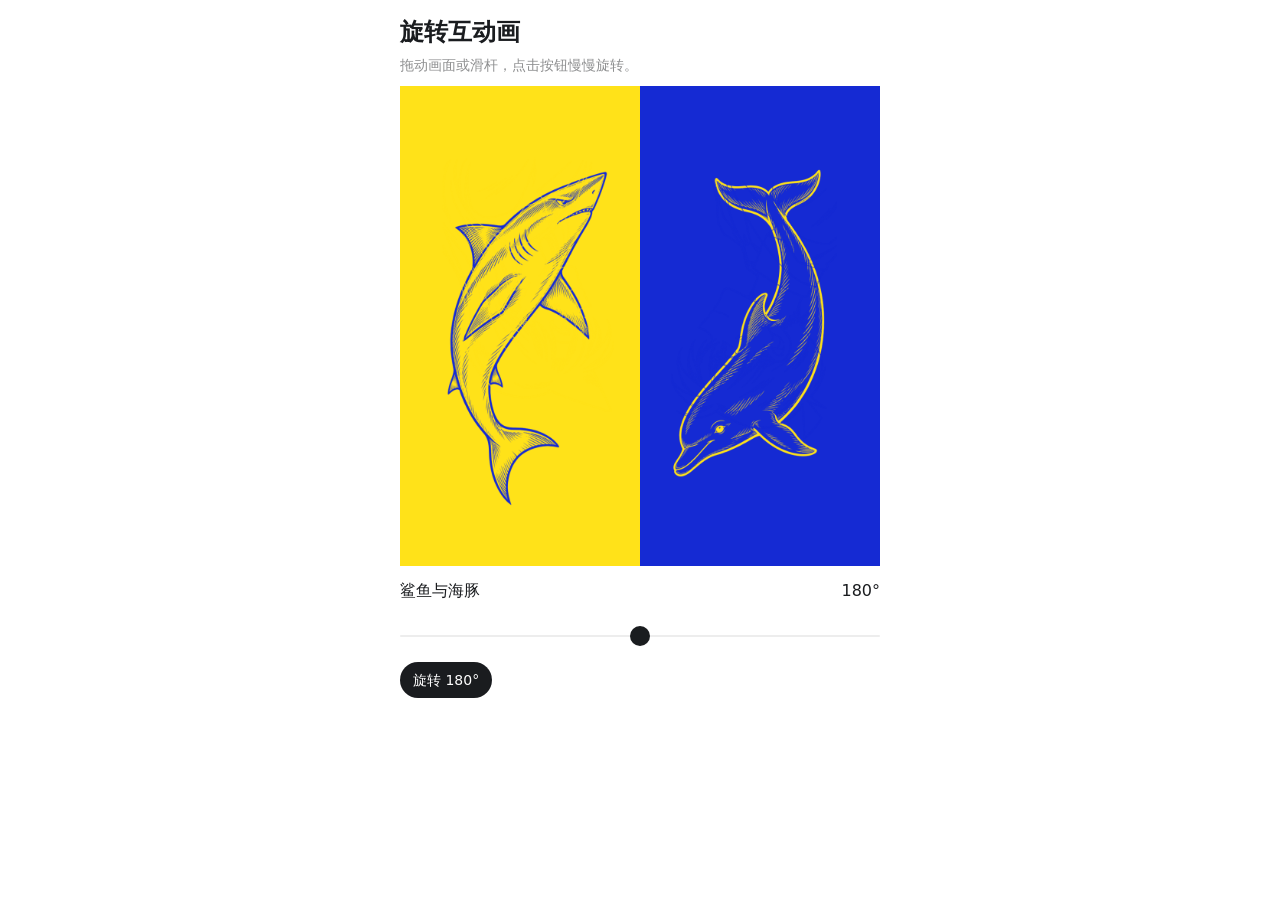
==== commit 9e77bcd2: "Reduce artwork download size without changing pixels" ====
--- a/index.html
+++ b/index.html
@@ -1826,7 +1826,7 @@
     #shinran-rotation-height .rotation-label { display:flex; justify-content:space-between; align-items:center; gap:calc(var(--font-size-base) * .5); }
   &lt;/style&gt;
   &lt;div class=&quot;rotation-stage&quot; role=&quot;img&quot; aria-label=&quot;可旋转图画。0度呈现新一和小兰，180度呈现左侧向上游的鲨鱼和右侧向下游的海豚。&quot;&gt;
-    &lt;img alt=&quot;新兰与鲨鱼、海豚的同一透明旋转图层&quot; draggable=&quot;false&quot; src=&quot;[data-uri]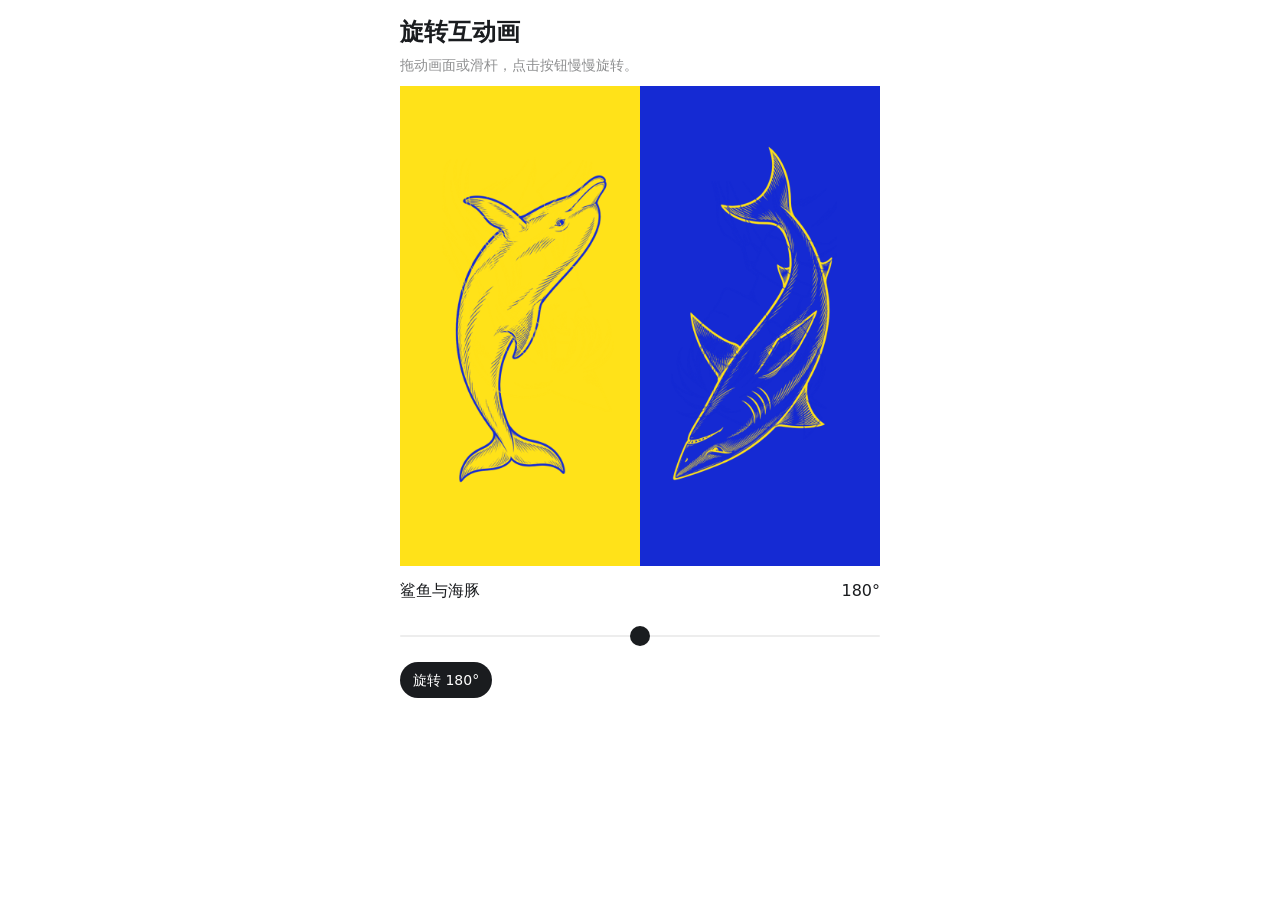
==== commit e22322ed: "Align shark with Shinichi and dolphin with Ran during rotation" ====
--- a/index.html
+++ b/index.html
@@ -1825,8 +1825,8 @@
     #shinran-rotation-height .rotation-control { width:100%; max-width:480px; margin-inline:auto; display:grid; gap:calc(var(--font-size-base) * .5); }
     #shinran-rotation-height .rotation-label { display:flex; justify-content:space-between; align-items:center; gap:calc(var(--font-size-base) * .5); }
   &lt;/style&gt;
-  &lt;div class=&quot;rotation-stage&quot; role=&quot;img&quot; aria-label=&quot;可旋转图画。0度呈现新一和小兰，180度呈现左侧向上游的鲨鱼和右侧向下游的海豚。&quot;&gt;
-    &lt;img alt=&quot;新兰与鲨鱼、海豚的同一透明旋转图层&quot; draggable=&quot;false&quot; src=&quot;[data-uri]&quot;&gt;
+  &lt;div class=&quot;rotation-stage&quot; role=&quot;img&quot; aria-label=&quot;可旋转图画。0度呈现新一和小兰，180度呈现左侧向上游的海豚和右侧向下游的鲨鱼。&quot;&gt;
+    &lt;img alt=&quot;新兰与鲨鱼、海豚的同一透明旋转图层&quot; draggable=&quot;false&quot; src=&quot;[data-uri]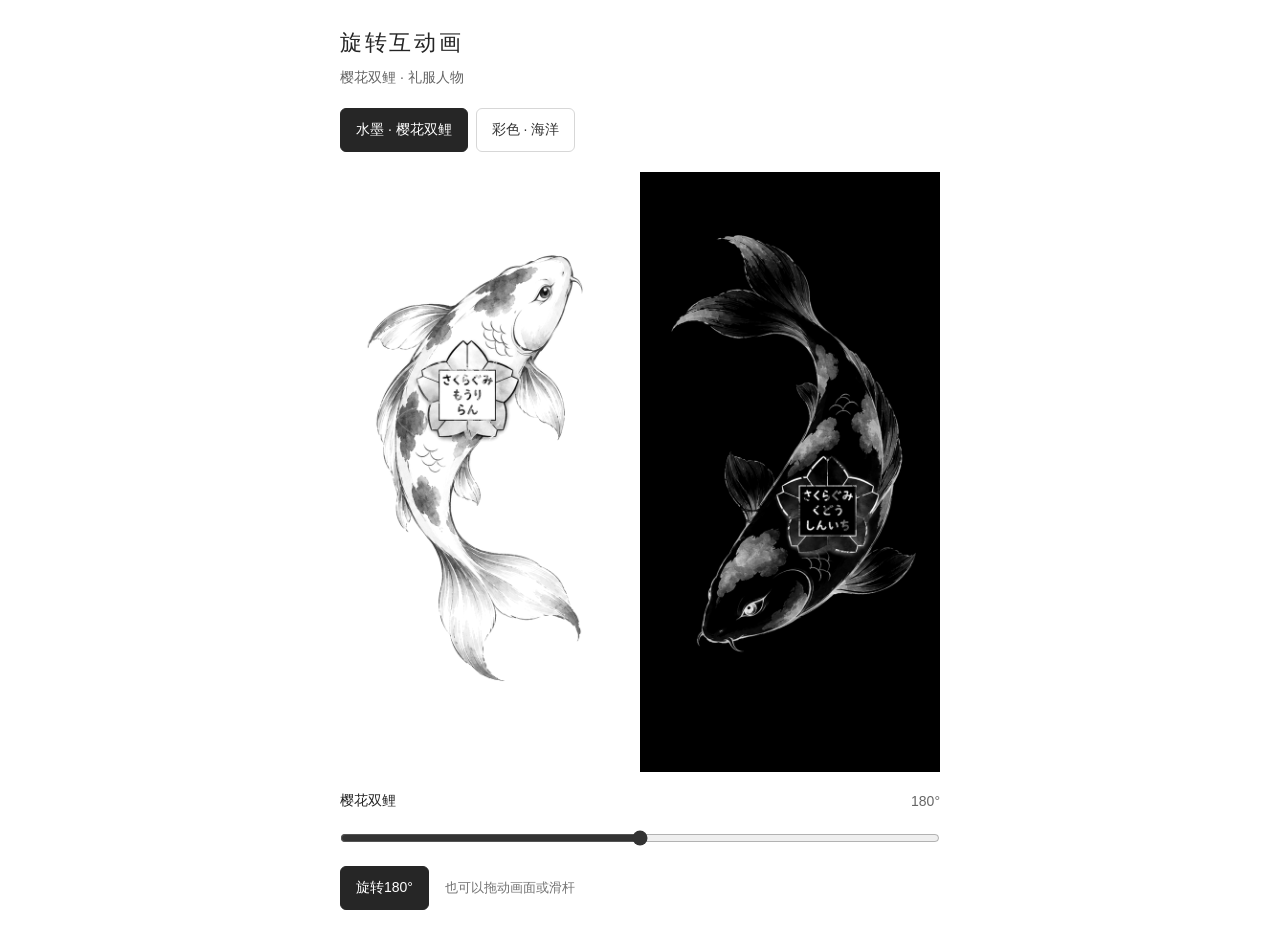
==== commit 0479547f: "Make ink-wash koi the default and add color artwork switch" ====
--- a/index.html
+++ b/index.html
@@ -1,2729 +1,125 @@
 <!doctype html>
-<html lang="zh-CN" data-visualize-standalone>
+<html lang="zh-CN">
 <head>
-<meta charset="utf-8">
-<meta name="viewport" content="width=device-width, initial-scale=1">
-<meta name="referrer" content="no-referrer">
-<meta http-equiv="Content-Security-Policy" content="default-src 'none'; script-src 'unsafe-inline' 'unsafe-eval' 'wasm-unsafe-eval' blob: data: https://cdnjs.cloudflare.com https://cdn.jsdelivr.net https://esm.sh https://fonts.bunny.net https://fonts.googleapis.com https://fonts.gstatic.com https://unpkg.com https://persistent.oaistatic.com/plugins/visualize/; style-src 'unsafe-inline' blob: data: https://cdnjs.cloudflare.com https://cdn.jsdelivr.net https://esm.sh https://fonts.bunny.net https://fonts.googleapis.com https://fonts.gstatic.com https://unpkg.com; img-src blob: data: https://cdnjs.cloudflare.com https://cdn.jsdelivr.net https://esm.sh https://fonts.bunny.net https://fonts.googleapis.com https://fonts.gstatic.com https://unpkg.com; font-src blob: data: https://cdnjs.cloudflare.com https://cdn.jsdelivr.net https://esm.sh https://fonts.bunny.net https://fonts.googleapis.com https://fonts.gstatic.com https://unpkg.com; media-src blob: data: https://cdnjs.cloudflare.com https://cdn.jsdelivr.net https://esm.sh https://fonts.bunny.net https://fonts.googleapis.com https://fonts.gstatic.com https://unpkg.com; worker-src blob:; connect-src blob: data:; frame-src 'self'; object-src 'none'; base-uri 'none'; form-action 'none'">
-<title>旋转互动画</title>
-<style>:root{color-scheme:light dark;background:light-dark(rgb(255 255 255), rgb(24 24 24))}html,body{margin:0}body{box-sizing:border-box;padding:1rem;background:inherit}iframe{display:block;width:100%;height:calc(100vh - 2rem);margin:0 auto;border:0}</style>
-
+  <meta charset="utf-8">
+  <meta name="viewport" content="width=device-width, initial-scale=1">
+  <meta name="theme-color" content="#ffffff">
+  <meta name="description" content="水墨双鲤与礼服人物，旋转半圈，看见另一幅画。可切换原彩色海洋版，支持手机拖动互动。">
+  <meta name="art-version" content="ink-primary-20261105">
+  <title>旋转互动画</title>
+  <style>
+    :root { color-scheme:light; font-family:-apple-system,BlinkMacSystemFont,"PingFang SC","Microsoft YaHei",sans-serif; color:#242424; background:#fff; }
+    * { box-sizing:border-box; }
+    body { margin:0; padding:28px 16px 32px; }
+    main { width:100%; max-width:600px; margin:auto; display:grid; gap:20px; }
+    header { display:grid; gap:8px; }
+    h1 { font-size:22px; font-weight:500; letter-spacing:.12em; margin:0; }
+    p { margin:0; font-size:14px; line-height:1.6; color:#666; }
+    .styles { display:flex; gap:8px; flex-wrap:wrap; }
+    button { font:inherit; font-size:14px; min-height:44px; border:1px solid #d7d7d7; border-radius:6px; background:#fff; color:#333; padding:10px 15px; cursor:pointer; }
+    button[aria-pressed="true"],.turn { background:#262626; color:#fff; border-color:#262626; }
+    button:focus-visible,input:focus-visible { outline:2px solid #747474; outline-offset:3px; }
+    button:disabled { opacity:.6; cursor:wait; }
+    .stage { width:100%; aspect-ratio:1; background:linear-gradient(90deg,#fff 0%,#fff 50%,#000 50%,#000 100%); overflow:hidden; touch-action:none; cursor:grab; }
+    .stage:active { cursor:grabbing; }
+    .stage img { width:100%; height:100%; display:block; object-fit:contain; transform:rotate(180deg); transform-origin:50% 50%; user-select:none; -webkit-user-drag:none; pointer-events:none; }
+    .controls { display:grid; gap:12px; }
+    .status-row { display:flex; justify-content:space-between; align-items:center; gap:16px; font-size:14px; }
+    output { color:#666; font-variant-numeric:tabular-nums; }
+    input[type="range"] { width:100%; min-height:32px; margin:0; accent-color:#333; }
+    .actions { display:flex; align-items:center; gap:16px; flex-wrap:wrap; }
+    .hint { font-size:13px; color:#737373; }
+    .error { color:#973524; font-size:14px; }
+    [hidden] { display:none!important; }
+    @media (max-width:400px) { body { padding:22px 14px 28px; } main { gap:16px; } .styles button { flex:1; padding-inline:10px; } }
+  </style>
 </head>
 <body>
-<iframe id="codex-visualization" sandbox="allow-scripts" referrerpolicy="no-referrer" title="旋转互动画" data-srcdoc="&lt;!doctype html&gt;
-&lt;html lang=&quot;zh-CN&quot; data-visualize-standalone&gt;
-&lt;head&gt;
-&lt;meta charset=&quot;utf-8&quot;&gt;
-&lt;meta name=&quot;viewport&quot; content=&quot;width=device-width, initial-scale=1&quot;&gt;
-&lt;meta name=&quot;referrer&quot; content=&quot;no-referrer&quot;&gt;
-&lt;meta http-equiv=&quot;Content-Security-Policy&quot; content=&quot;default-src &#x27;none&#x27;; script-src &#x27;unsafe-inline&#x27; &#x27;unsafe-eval&#x27; &#x27;wasm-unsafe-eval&#x27; blob: data: https://cdnjs.cloudflare.com https://cdn.jsdelivr.net https://esm.sh https://fonts.bunny.net https://fonts.googleapis.com https://fonts.gstatic.com https://unpkg.com https://persistent.oaistatic.com/plugins/visualize/; style-src &#x27;unsafe-inline&#x27; blob: data: https://cdnjs.cloudflare.com https://cdn.jsdelivr.net https://esm.sh https://fonts.bunny.net https://fonts.googleapis.com https://fonts.gstatic.com https://unpkg.com; img-src blob: data: https://cdnjs.cloudflare.com https://cdn.jsdelivr.net https://esm.sh https://fonts.bunny.net https://fonts.googleapis.com https://fonts.gstatic.com https://unpkg.com; font-src blob: data: https://cdnjs.cloudflare.com https://cdn.jsdelivr.net https://esm.sh https://fonts.bunny.net https://fonts.googleapis.com https://fonts.gstatic.com https://unpkg.com; media-src blob: data: https://cdnjs.cloudflare.com https://cdn.jsdelivr.net https://esm.sh https://fonts.bunny.net https://fonts.googleapis.com https://fonts.gstatic.com https://unpkg.com; worker-src blob:; connect-src blob: data:; frame-src &#x27;none&#x27;; object-src &#x27;none&#x27;; base-uri &#x27;none&#x27;; form-action &#x27;none&#x27;&quot;&gt;
-&lt;title&gt;旋转互动画&lt;/title&gt;
-&lt;style&gt;:root {
-  color-scheme: light dark;
-  background-color: var(
-    --background,
-    var(--color-background-primary, light-dark(rgb(255 255 255), rgb(24 24 24)))
-  ) !important;
-
-  /* Agent-facing contract; keep in sync with SKILL.md. */
-  --background: var(
-    --color-background-primary,
-    light-dark(rgb(255 255 255), rgb(24 24 24))
-  );
-  --foreground: var(
-    --color-text-primary,
-    light-dark(rgb(26 28 31), rgb(255 255 255))
-  );
-  --card: color-mix(in oklab, var(--foreground) 5%, var(--background));
-  --card-foreground: var(
-    --color-text-primary,
-    light-dark(rgb(26 28 31), rgb(255 255 255))
-  );
-  --popover: var(
-    --color-background-secondary,
-    light-dark(rgb(255 255 255), rgb(45 45 45))
-  );
-  --popover-foreground: var(
-    --color-text-primary,
-    light-dark(rgb(26 28 31), rgb(255 255 255))
-  );
-  --primary: var(
-    --color-text-info,
-    light-dark(rgb(51 156 255), rgb(131 195 255))
-  );
-  --primary-foreground: var(
-    --color-text-inverse,
-    light-dark(rgb(255 255 255), rgb(13 13 13))
-  );
-  --secondary: var(
-    --color-background-secondary,
-    light-dark(rgb(255 255 255 / 96%), rgb(54 54 54 / 96%))
-  );
-  --secondary-foreground: var(
-    --color-text-primary,
-    light-dark(rgb(26 28 31), rgb(255 255 255))
-  );
-  --muted: color-mix(in srgb, var(--foreground) 10%, transparent);
-  --muted-foreground: var(
-    --color-text-secondary,
-    light-dark(rgb(26 28 31 / 49.4%), rgb(255 255 255 / 49.8%))
-  );
-  --accent: var(
-    --color-background-info,
-    light-dark(rgb(229 242 255), rgb(13 39 63))
-  );
-  --accent-foreground: var(
-    --color-text-info,
-    light-dark(rgb(51 156 255), rgb(131 195 255))
-  );
-  --destructive: var(
-    --color-text-warning,
-    light-dark(rgb(226 85 7), rgb(255 133 73))
-  );
-  --border: var(
-    --color-border-secondary,
-    light-dark(rgb(26 28 31 / 8%), rgb(255 255 255 / 8.2%))
-  );
-  --input: var(
-    --color-border-primary,
-    light-dark(
-      rgb(26 28 31 / 11.8%),
-      color-mix(in oklab, rgb(0 0 0) 10%, transparent)
-    )
-  );
-  --ring: var(
-    --color-ring-primary,
-    light-dark(rgb(51 156 255), rgb(131 195 255 / 76%))
-  );
-  --font-size-base: var(--font-text-md-size, 16px);
-  --blue: light-dark(rgb(51 156 255), rgb(51 156 255));
-  --orange: light-dark(rgb(226 85 7), rgb(251 106 34));
-  --green: light-dark(rgb(0 162 64), rgb(64 201 119));
-  --red: light-dark(rgb(224 46 42), rgb(255 103 100));
-  --purple: light-dark(rgb(146 79 247), rgb(173 123 249));
-  --yellow: light-dark(rgb(255 195 0), rgb(255 210 64));
-  --viz-series-1: var(--primary);
-  --viz-series-2: light-dark(rgb(243 136 59), rgb(245 154 86));
-  --viz-series-3: light-dark(rgb(93 201 119), rgb(116 213 139));
-  --viz-series-4: light-dark(rgb(235 119 177), rgb(240 143 192));
-  --viz-series-5: light-dark(rgb(155 121 236), rgb(170 145 239));
-  --viz-series-6: light-dark(rgb(58 185 177), rgb(90 203 194));
-
-  /* Internal implementation variables; not part of the agent contract. */
-  --font-sans:
-    -apple-system-body, ui-sans-serif, -apple-system, system-ui, &quot;Segoe UI&quot;,
-    Helvetica, &quot;Apple Color Emoji&quot;, Arial, sans-serif, &quot;Segoe UI Emoji&quot;,
-    &quot;Segoe UI Symbol&quot;;
-  --font-mono:
-    ui-monospace, SFMono-Regular, &quot;SF Mono&quot;, Menlo, Consolas, &quot;Liberation Mono&quot;,
-    monospace;
-  --font-size-normal: max(11px, var(--font-size-base));
-  --font-size-tooltip: calc(var(--font-size-base) - 1px);
-  --font-size-small: max(11px, calc(var(--font-size-base) - 2px));
-  --font-size-h1: calc(var(--font-size-normal) * 1.7142857143);
-  --font-size-h2: calc(var(--font-size-normal) * 1.4285714286);
-  --font-size-h3: calc(var(--font-size-normal) * 1.2857142857);
-  --font-weight-normal: 400;
-  --font-weight-medium: 500;
-  --icon-size: 16px;
-  --line-height-normal: calc(var(--font-size-normal) * 1.5);
-  --line-height-tooltip: calc(var(--font-size-tooltip) * 1.4285714286);
-  --line-height-small: calc(var(--font-size-small) + 4px);
-  --corner-shape: round;
-  --radius: var(--border-radius-lg, 8px);
-  --radius-sm: calc(var(--radius) * 0.5);
-  --radius-md: calc(var(--radius) * 0.75);
-  --radius-lg: var(--radius);
-  --radius-2xl: calc(var(--radius) * 2);
-  --radius-full: 9999px;
-  --shadow-sm: 0 1px 2px -1px rgb(0 0 0 / 8%);
-  --checkmark-image: url(&quot;data:image/svg+xml,%3Csvg xmlns=&#x27;http://www.w3.org/2000/svg&#x27; viewBox=&#x27;0 0 17 17&#x27;%3E%3Cpath d=&#x27;M12.8961 3.64101C13.1297 3.41418 13.4984 3.37523 13.7779 3.56581C14.0571 3.75635 14.1554 4.11331 14.0299 4.41347L13.9615 4.53847L7.71151 13.7045C7.59411 13.8767 7.4063 13.9877 7.19881 14.0072C6.99136 14.0267 6.78564 13.9533 6.63826 13.806L2.88826 10.056L2.79842 9.9457C2.6192 9.67407 2.64927 9.30496 2.88826 9.06581C3.12738 8.82669 3.49647 8.79676 3.76815 8.97597L3.8785 9.06581L7.03084 12.2182L12.8053 3.74941L12.8961 3.64101Z&#x27;/%3E%3C/svg%3E&quot;);
-
-  /* Legacy aliases; not part of the current agent contract. */
-  --viz-bg: transparent;
-  --viz-panel: var(--card);
-  --viz-border: var(--border);
-  --viz-text: var(--foreground);
-  --viz-muted: var(--muted-foreground);
-  --viz-accent: var(--primary);
-  --viz-accent-text: var(--primary-foreground);
-  --viz-accent-bg: var(--accent);
-  --viz-font-size: var(--font-size-base);
-  --viz-warning: var(--destructive);
-}
-
-:root[data-theme=&quot;light&quot;] {
-  color-scheme: light;
-}
-
-:root[data-theme=&quot;dark&quot;] {
-  color-scheme: dark;
-}
-
-* {
-  box-sizing: border-box;
-}
-
-html &gt; body {
-  /* Preserve MCP aliases for older inline renderers without creating :root cycles. */
-  --color-background-primary: var(
-    --background,
-    light-dark(rgb(255 255 255), rgb(24 24 24))
-  );
-  --color-text-primary: var(
-    --foreground,
-    light-dark(rgb(26 28 31), rgb(255 255 255))
-  );
-  --color-border-secondary: var(
-    --border,
-    light-dark(rgb(26 28 31 / 8%), rgb(255 255 255 / 8.2%))
-  );
-
-  margin: 0;
-  padding: var(--visualize-paint-gutter, 0px);
-  color: var(--foreground);
-  background: transparent !important;
-  font-family: var(--font-sans) !important;
-  -webkit-font-smoothing: antialiased;
-  font-size: var(--font-size-base);
-  line-height: calc(var(--font-size-base) * 1.625);
-  font-weight: var(--font-weight-normal);
-}
-
-.cursor-interaction {
-  cursor: var(--cursor-interaction, pointer);
-}
-
-a {
-  color: color-mix(in srgb, var(--viz-accent) 80%, var(--viz-text) 20%);
-  cursor: var(--cursor-interaction, pointer);
-  text-decoration: none;
-  text-underline-offset: 2px;
-  font-weight: inherit;
-}
-
-a:is(:hover, :focus-visible) {
-  text-decoration-line: underline;
-  text-decoration-style: dashed;
-  text-decoration-thickness: 0.5px;
-}
-
-h1,
-h2,
-h3,
-h4,
-h5,
-h6,
-p {
-  margin-block: 0;
-}
-p,
-h1,
-h2,
-h3,
-h4,
-h5,
-h6,
-li,
-.table {
-  font-family: var(--font-sans);
-}
-
-h1 {
-  font-size: calc(var(--font-size-base) * 1.5);
-  line-height: 1.3333333333;
-}
-
-h2 {
-  font-size: calc(var(--font-size-base) * 1.25);
-  line-height: 1.4;
-}
-h3 {
-  font-size: calc(var(--font-size-base) * 1.125);
-  line-height: 1.5555555556;
-}
-h4 {
-  font-size: var(--font-size-base);
-  line-height: 1.5;
-}
-h5,
-h6 {
-  font-size: var(--font-size-base);
-  line-height: calc(var(--font-size-base) * 1.625);
-}
-
-h1,
-h2,
-h3,
-h4,
-h5,
-h6,
-b,
-strong,
-th {
-  font-weight: 600;
-}
-
-code:not(pre code) {
-  display: inline;
-  padding: 1px 6px;
-  border-radius: var(--radius-sm);
-  corner-shape: var(--corner-shape);
-  background: var(--muted);
-  font-family: var(--font-mono);
-  font-size: 0.92em;
-  overflow-wrap: anywhere;
-  -webkit-box-decoration-break: clone;
-  box-decoration-break: clone;
-  word-break: break-word;
-}
-pre,
-pre code {
-  font-family: var(--font-mono);
-  font-size: 12px;
-  line-height: 20px;
-}
-
-.table-responsive {
-  width: 100%;
-  overflow-x: auto;
-  scrollbar-width: thin;
-}
-
-.table {
-  width: 100%;
-  color: var(--foreground);
-  font: inherit;
-  text-align: start;
-  border-collapse: separate;
-  border-spacing: 0;
-  font-size: calc(var(--font-size-base) * 0.875);
-  line-height: calc(var(--font-size-base) * 1.625);
-  font-family: var(--font-sans);
-}
-
-.table :is(th, td) {
-  padding-block: 10px;
-  padding-inline: 0 24px;
-  overflow-wrap: anywhere;
-  border-bottom: 1px solid var(--border);
-  text-align: start;
-  vertical-align: top;
-  border-bottom-color: color-mix(in srgb, var(--foreground) 5%, transparent);
-}
-.table :is(th, td):not(:last-child) {
-  padding-inline-end: calc(var(--font-size-base) * 1.5);
-}
-
-.table-responsive &gt; .table :is(th, td) {
-  overflow-wrap: break-word;
-}
-
-.table :is(th, td):last-child {
-  padding-inline-end: 0;
-}
-
-.table :is(caption, thead th) {
-  font-weight: 600;
-}
-
-.table thead :is(th, td) {
-  border-bottom-color: var(--border-strong, var(--input));
-  padding-block: calc(var(--font-size-base) / 2);
-  line-height: var(--font-size-base);
-}
-
-.table tbody tr:last-child :is(th, td) {
-  border-bottom: 0;
-}
-.table tbody :is(th, td) {
-  padding-block: calc(var(--font-size-base) * 0.625);
-}
-
-.table.table-sm :is(th, td) {
-  padding-block: 8px;
-}
-
-.table.table-sm :is(th, td):not(:last-child) {
-  padding-inline-end: 16px;
-}
-
-.table :is(.text-end, [align=&quot;right&quot;]) {
-  text-align: end;
-  font-variant-numeric: tabular-nums;
-}
-
-.table :is(.text-center, [align=&quot;center&quot;]) {
-  text-align: center;
-}
-
-.table .text-nowrap {
-  white-space: nowrap;
-}
-
-#widget {
-  display: flex;
-  flex-direction: column;
-  gap: 12px;
-  width: 100%;
-  padding: 0;
-  background: transparent !important;
-}
-
-.card {
-  min-width: 0;
-  padding: 12px;
-  overflow: hidden;
-  overflow-wrap: break-word;
-  border-radius: var(--radius-2xl);
-  corner-shape: var(--corner-shape);
-  color: var(--card-foreground);
-  background: var(--card);
-}
-
-.widget {
-  min-width: 0;
-  overflow: hidden;
-  border: 0;
-  border-radius: var(--radius-lg);
-  corner-shape: var(--corner-shape);
-  box-shadow: 0 0 0 0.5px var(--border-strong, var(--border));
-  color: var(--foreground);
-  background: var(--background);
-}
-
-#widget &gt; :not(.card, .widget, .progress) {
-  width: 100% !important;
-  max-width: none !important;
-  margin: 0 !important;
-  padding: 0 !important;
-  border: 0 !important;
-  border-radius: 0 !important;
-  background: transparent !important;
-  box-shadow: none !important;
-}
-
-.tooltip {
-  position: fixed;
-  z-index: 50;
-  top: 0;
-  left: 0;
-  width: max-content;
-  max-width: min(
-    20rem,
-    var(--tooltip-available-width, calc(100vw - 10px)),
-    calc(100vw - 10px)
-  );
-  max-height: min(
-    var(--tooltip-available-height, calc(100vh - 10px)),
-    calc(100vh - 10px)
-  );
-  border: 1px solid var(--border);
-  corner-shape: var(--corner-shape);
-  overflow-wrap: break-word;
-  white-space: normal;
-  pointer-events: none;
-  user-select: none;
-  font-family: var(--font-sans);
-  padding: 5px 12px;
-  border-color: color-mix(
-    in oklab,
-    light-dark(var(--primary-foreground), var(--foreground)) 5%,
-    transparent
-  );
-  border-radius: var(--radius-2xl);
-  color: light-dark(var(--primary-foreground), var(--foreground));
-  background: light-dark(var(--foreground), var(--popover));
-  box-shadow: 0 8px 18px rgb(15 23 42 / 20%);
-  letter-spacing: -0.15px;
-  font-size: calc(var(--font-size-base) * 14 / 16);
-  font-size: round(nearest, calc(var(--font-size-base) * 14 / 16), 1px);
-  font-weight: 600;
-  line-height: 18px;
-  text-align: center;
-}
-
-.viz-grid {
-  display: grid;
-  grid-template-columns: repeat(auto-fit, minmax(max(180px, 24%), 1fr));
-  gap: 10px;
-}
-
-.viz-stat {
-  display: flex;
-  flex-direction: column;
-  gap: 2px;
-}
-
-.viz-stat-value {
-  font-size: var(--font-size-h2);
-  font-weight: var(--font-weight-medium);
-  line-height: 1.25;
-}
-
-.viz-row {
-  display: flex;
-  flex-wrap: wrap;
-  align-items: center;
-  gap: 10px;
-}
-
-hr {
-  width: 100%;
-  height: 1px;
-  margin-block: 6px;
-  border: 0;
-  background: var(--border);
-}
-
-.nav {
-  display: flex;
-  min-width: 0;
-  align-items: center;
-  gap: 4px;
-}
-
-.progress {
-  display: flex;
-  height: 8px;
-  margin-block: calc((var(--line-height-normal, 1.5em) - 8px) / 2);
-  overflow: hidden;
-  border: 0;
-  border-radius: var(--radius-full);
-  background: var(--muted);
-}
-
-.progress-bar:only-child {
-  border-radius: var(--radius-full);
-}
-
-.progress-bar {
-  height: 100%;
-  flex-shrink: 0;
-  border: 0;
-  background: var(--viz-series-1);
-}
-
-.viz-badge {
-  display: inline-flex;
-  align-items: center;
-  padding: 4px 8px;
-  border-radius: var(--radius-sm);
-  color: color-mix(in srgb, var(--foreground) 40%, var(--muted-foreground));
-  background: color-mix(in srgb, var(--foreground) 5%, transparent);
-  font-family: var(--font-sans);
-  font-size: calc(var(--font-size-base) * 14 / 16);
-  font-size: round(nearest, calc(var(--font-size-base) * 14 / 16), 1px);
-  font-weight: var(--font-weight-normal);
-  line-height: 1;
-}
-
-small,
-.text-small {
-  font-size: var(--font-size-small);
-  line-height: var(--line-height-small);
-}
-
-.text-muted {
-  color: var(--muted-foreground);
-}
-
-.tabular-nums {
-  font-variant-numeric: tabular-nums;
-}
-
-.sr-only {
-  position: absolute;
-  width: 1px;
-  height: 1px;
-  padding: 0;
-  overflow: hidden;
-  clip: rect(0, 0, 0, 0);
-  white-space: nowrap;
-  border: 0;
-}
-
-.viz-controls {
-  display: flex;
-  flex-wrap: wrap;
-  align-items: center;
-  gap: 8px;
-}
-
-.viz-controls &gt; .form-label {
-  display: grid;
-  min-width: min(100%, 260px);
-  flex: 1 1 280px;
-  grid-template-columns: minmax(0, 1fr) auto;
-  align-items: baseline;
-  gap: 2px 12px;
-  margin-bottom: 0;
-}
-
-.viz-controls &gt; .form-label &gt; :is(.form-control, .form-range, .form-select) {
-  grid-column: 1 / -1;
-}
-
-.btn,
-.nav-link,
-.form-check-input,
-.form-control,
-.form-range,
-.form-select {
-  font: inherit;
-}
-
-/* Match inline alignment without overriding a containing flex or grid layout. */
-.btn,
-.nav-link,
-.form-control,
-.form-select,
-.form-range,
-.form-check {
-  vertical-align: middle;
-}
-
-.btn,
-.nav-link {
-  --btn-size: calc(12px + 2 * var(--control-spacing, 12px));
-  appearance: button;
-  display: inline-flex;
-  inline-size: fit-content;
-  max-inline-size: 100%;
-  align-items: center;
-  justify-content: center;
-  gap: 4px;
-  margin: 0;
-  padding: 0 8px;
-  -webkit-app-region: no-drag;
-  border: 1px solid var(--input);
-  corner-shape: var(--corner-shape);
-  cursor: var(--cursor-interaction, pointer);
-  text-align: center;
-  text-decoration: none;
-  white-space: nowrap;
-  user-select: none;
-  -webkit-font-smoothing: inherit;
-  font-family: var(--font-sans);
-  height: fit-content;
-  min-height: var(--btn-size);
-  padding-inline: var(--control-spacing, 12px);
-  border-color: transparent;
-  border-radius: var(--radius-full);
-  color: var(--foreground);
-  background: color-mix(in srgb, var(--foreground) 5%, transparent);
-  font-size: calc(var(--font-size-base) * 14 / 16);
-  font-size: round(nearest, calc(var(--font-size-base) * 14 / 16), 1px);
-  font-weight: var(--font-weight-normal);
-  line-height: 18px;
-}
-
-.btn {
-  border-color: var(--border);
-  color: var(--secondary-foreground);
-  background: var(--secondary);
-}
-
-/* Codex Button size=&quot;compact&quot;; appearance stays with the button variant. */
-.btn-sm {
-  --btn-size: 24px;
-  padding-inline: 8px;
-  font-size: calc(var(--font-size-base) * 12 / 16);
-  font-size: round(nearest, calc(var(--font-size-base) * 12 / 16), 1px);
-  line-height: 16px;
-}
-
-.btn:is(.btn-block, .viz-tile) {
-  inline-size: 100%;
-}
-
-.btn.viz-tile {
-  min-width: 0;
-  overflow-wrap: anywhere;
-  white-space: normal;
-}
-
-a.btn {
-  cursor: var(--cursor-interaction, pointer);
-  text-decoration: none;
-}
-
-.btn:not(:disabled):hover {
-  background: light-dark(
-    color-mix(in srgb, var(--foreground) 5.5%, transparent),
-    color-mix(in srgb, var(--foreground) 8%, transparent)
-  );
-}
-
-.nav-link:not(:disabled):not([aria-disabled=&quot;true&quot;]):hover {
-  background: color-mix(in srgb, var(--foreground) 10%, transparent);
-}
-
-.btn-primary {
-  border-color: var(--border);
-  color: var(--primary-foreground);
-  background: var(--foreground);
-  background-clip: border-box;
-}
-
-.btn-primary .text-muted {
-  color: color-mix(in srgb, var(--primary-foreground) 50%, transparent);
-}
-
-.btn-primary:not(:disabled):hover {
-  background: color-mix(in srgb, var(--foreground) 80%, transparent);
-  background-clip: border-box;
-}
-
-.btn-ghost {
-  border-color: transparent;
-  color: var(--muted-foreground);
-  background: transparent;
-}
-
-.btn-ghost:not(:disabled):hover {
-  color: var(--muted-foreground);
-  background: light-dark(
-    color-mix(in srgb, var(--foreground) 5.5%, transparent),
-    color-mix(in srgb, var(--foreground) 8%, transparent)
-  );
-}
-
-.nav-pills .nav-link {
-  min-width: 0;
-  border-color: transparent;
-  color: var(--muted-foreground);
-  background: transparent;
-}
-
-.nav-justified .nav-link {
-  flex: 1 1 0;
-  overflow-wrap: anywhere;
-  white-space: normal;
-}
-
-.nav-pills .nav-link.active {
-  color: var(--foreground);
-  background: var(--muted);
-}
-
-/* Shared preview chrome; product styles stay inside each variant. */
-.viz-dotted-background {
-  background-image: radial-gradient(
-    circle,
-    color-mix(in srgb, var(--foreground) 14%, transparent) 0.8px,
-    transparent 0.8px
-  );
-  background-position: center;
-  background-size: 16px 16px;
-}
-
-.viz-carousel {
-  position: relative;
-  min-width: 0;
-}
-
-.viz-carousel:has(&gt; .viz-carousel-controls) {
-  min-height: calc(60px + var(--viz-carousel-picker-height, 0px));
-  padding-bottom: 60px;
-}
-
-.viz-carousel &gt; [data-variant][hidden] {
-  display: none !important;
-}
-
-.viz-carousel &gt; [data-variant] {
-  isolation: isolate;
-}
-
-.viz-carousel-controls {
-  --viz-carousel-hover: light-dark(
-    color-mix(in srgb, var(--foreground) 5.4%, transparent),
-    color-mix(in srgb, var(--foreground) 7.8%, transparent)
-  );
-  position: absolute;
-  z-index: 2;
-  bottom: 8px;
-  left: 50%;
-  display: flex;
-  width: max-content;
-  /* Leave room for the host&#x27;s design-controls launcher at the trailing edge. */
-  max-width: calc(100% - 96px);
-  align-items: center;
-  gap: 0;
-  padding: 0;
-  border: 1px solid var(--border);
-  border-radius: 16px;
-  color: var(--foreground);
-  background: var(--background);
-  font-family: var(--font-sans);
-  /* Match the settings dropdown chrome independently of the content font size. */
-  font-size: 13px;
-  font-weight: var(--font-weight-normal);
-  line-height: 18px;
-  transform: translateX(-50%);
-  user-select: none;
-}
-
-/* Keep authored mockup button styles out of the shared carousel chrome. */
-.viz-carousel-controls button,
-.viz-carousel-picker &gt; summary {
-  display: flex !important;
-  height: auto !important;
-  min-height: 30px;
-  align-items: center !important;
-  justify-content: center !important;
-  gap: 4px;
-  padding: 0 6px !important;
-  -webkit-app-region: no-drag;
-  border: 0 !important;
-  border-radius: 14px !important;
-  color: inherit !important;
-  background: transparent !important;
-  font: inherit !important;
-  -webkit-tap-highlight-color: transparent;
-}
-
-.viz-carousel-controls &gt; button,
-.viz-carousel-picker &gt; summary {
-  position: relative;
-  isolation: isolate;
-}
-
-.viz-carousel-controls &gt; button {
-  --icon-size: 16px;
-  width: 30px !important;
-  padding: 0 !important;
-}
-
-.viz-carousel-picker &gt; summary {
-  padding-inline: 12px !important;
-}
-
-.viz-carousel-controls .viz-carousel-caret {
-  width: 14px;
-  height: 14px;
-  flex: none;
-  margin: 0;
-  color: inherit;
-  transform: rotate(180deg);
-}
-
-.viz-carousel-controls &gt; button &gt; svg,
-.viz-carousel-controls .viz-carousel-caret,
-.viz-carousel-count {
-  opacity: 0.5;
-}
-
-.viz-carousel-controls &gt; button::before,
-.viz-carousel-picker &gt; summary::before {
-  position: absolute;
-  z-index: -1;
-  inset: 3px;
-  border-radius: 12px;
-  content: &quot;&quot;;
-  pointer-events: none;
-}
-
-.viz-carousel-controls &gt; button:hover::before,
-.viz-carousel-picker &gt; summary:hover::before {
-  background: var(--viz-carousel-hover);
-}
-
-.viz-carousel-controls &gt; button,
-.viz-carousel-controls [data-lucide],
-.viz-carousel-controls .lucide {
-  flex-shrink: 0;
-}
-
-.viz-carousel-picker {
-  min-width: 0;
-}
-
-.viz-carousel-picker &gt; summary {
-  min-width: 0;
-  list-style: none;
-}
-
-.viz-carousel-picker &gt; summary::-webkit-details-marker {
-  display: none;
-}
-
-.viz-carousel-count {
-  flex-shrink: 0;
-  white-space: nowrap;
-}
-
-.viz-carousel-name {
-  min-width: 0;
-  overflow: hidden;
-  text-overflow: ellipsis;
-  white-space: nowrap;
-}
-
-.viz-carousel-options {
-  position: absolute;
-  right: 0;
-  bottom: calc(100% + 4px);
-  left: 0;
-  display: flex;
-  max-height: 240px;
-  flex-direction: column;
-  gap: 2px;
-  overflow: auto;
-  padding: 4px;
-  border: 1px solid var(--border);
-  border-radius: var(--radius-lg);
-  background: var(--background);
-  box-shadow: 0 4px 12px light-dark(rgb(0 0 0 / 6%), rgb(0 0 0 / 25%));
-}
-
-.viz-carousel-options &gt; button {
-  border-radius: max(0px, calc(var(--radius-lg) - 5px)) !important;
-  width: 100% !important;
-  min-height: 28px;
-  justify-content: flex-start !important;
-  padding: 4px 8px !important;
-  font-size: var(--font-size-small) !important;
-  text-align: start;
-  white-space: normal;
-  overflow-wrap: anywhere;
-}
-
-.viz-carousel-options &gt; [aria-current=&quot;true&quot;],
-.viz-carousel-options &gt; button:hover {
-  background: var(--viz-carousel-hover) !important;
-}
-
-.btn:disabled,
-.nav-link:disabled,
-.nav-link[aria-disabled=&quot;true&quot;] {
-  cursor: not-allowed;
-  opacity: 0.4;
-}
-
-[data-lucide] {
-  stroke-width: 1.6;
-}
-
-.form-label {
-  display: block;
-  margin-bottom: 6px;
-  color: var(--foreground);
-}
-
-.form-control {
-  display: block;
-  width: 100%;
-  padding: 0 8px;
-  outline: none;
-  border: 1px solid var(--input);
-  corner-shape: var(--corner-shape);
-  color: var(--foreground);
-  font-family: var(--font-sans);
-  height: calc(12px + 2 * var(--control-spacing, 12px));
-  min-height: calc(12px + 2 * var(--control-spacing, 12px));
-  padding-inline: calc(4px + var(--control-spacing, 12px) / 2);
-  border-color: var(--input);
-  border-radius: var(--radius-md);
-  background: color-mix(in srgb, var(--popover) 96%, transparent);
-  font-size: calc(var(--font-size-base) * 14 / 16);
-  font-size: round(nearest, calc(var(--font-size-base) * 14 / 16), 1px);
-  font-weight: var(--font-weight-normal);
-  line-height: 1.4285714286;
-}
-.form-control:is(
-  [type=&quot;file&quot;],
-  [type=&quot;date&quot;],
-  [type=&quot;datetime-local&quot;],
-  [type=&quot;month&quot;],
-  [type=&quot;week&quot;],
-  [type=&quot;color&quot;]
-) {
-  height: calc(12px + 2 * var(--control-spacing, 12px));
-  min-height: calc(12px + 2 * var(--control-spacing, 12px));
-  line-height: 18px;
-}
-.form-control:is(
-  [type=&quot;date&quot;],
-  [type=&quot;datetime-local&quot;],
-  [type=&quot;month&quot;],
-  [type=&quot;week&quot;]
-) {
-  padding-inline: var(--control-spacing, 12px);
-}
-
-.form-control::placeholder {
-  color: var(--muted-foreground);
-}
-
-.form-control[type=&quot;file&quot;] {
-  overflow: hidden;
-  cursor: var(--cursor-interaction, pointer);
-  padding: 0;
-}
-
-.form-control[type=&quot;file&quot;]::file-selector-button {
-  padding: 0 8px;
-  border: 0;
-  border-right: 1px solid var(--input);
-  color: var(--secondary-foreground);
-  background: var(--secondary);
-  cursor: inherit;
-  font: inherit;
-  min-height: calc(10px + 2 * var(--control-spacing, 12px));
-  padding-inline: var(--control-spacing, 12px);
-  margin-inline-end: var(--control-spacing, 12px);
-}
-
-.form-control[type=&quot;file&quot;]:not(:disabled):hover::file-selector-button {
-  background: color-mix(in srgb, var(--foreground) 6%, var(--secondary));
-}
-
-.form-control-color[type=&quot;color&quot;] {
-  width: 40px;
-  height: calc(12px + 2 * var(--control-spacing, 12px));
-  padding: 3px;
-  cursor: var(--cursor-interaction, pointer);
-}
-
-.form-control-color[type=&quot;color&quot;]::-webkit-color-swatch-wrapper {
-  padding: 0;
-}
-
-.form-control-color[type=&quot;color&quot;]::-webkit-color-swatch {
-  border: 0;
-  border-radius: calc(var(--radius-lg) - 4px);
-  corner-shape: var(--corner-shape);
-}
-
-textarea.form-control {
-  height: auto;
-  resize: vertical;
-  min-height: 96px;
-  padding: 8px 10px;
-}
-
-.form-control:focus-visible {
-  border-color: var(--ring);
-  box-shadow: none;
-}
-.form-control:disabled {
-  color: var(--muted-foreground);
-  background: color-mix(in srgb, var(--foreground) 5%, transparent);
-  opacity: 1;
-}
-.form-control[aria-invalid=&quot;true&quot;] {
-  border-color: var(--red);
-  box-shadow: 0 0 0 2px color-mix(in srgb, var(--red) 20%, transparent);
-}
-
-.form-control:disabled,
-.form-select:disabled {
-  cursor: not-allowed;
-}
-
-.form-select {
-  appearance: none;
-  display: block;
-  width: 100%;
-  height: fit-content;
-  min-height: calc(12px + 2 * var(--control-spacing, 12px));
-  margin: 0;
-  /* The secondary icon role is 14px at compact density and 16px at web density. */
-  --icon-size: calc(10px + var(--control-spacing, 12px) / 2);
-  /* Settings dropdowns retain a 12px inset and a 4px text-to-chevron gap. */
-  padding: 0 calc(16px + var(--icon-size)) 0 12px;
-  outline: none;
-  border: 1px solid var(--border);
-  border-radius: var(--radius-full);
-  corner-shape: var(--corner-shape);
-  color: var(--foreground);
-  background-color: var(--secondary);
-  background-image:
-    linear-gradient(
-      45deg,
-      transparent calc(50% - 0.6px),
-      var(--muted-foreground) calc(50% - 0.6px) calc(50% + 0.6px),
-      transparent calc(50% + 0.6px)
-    ),
-    linear-gradient(
-      135deg,
-      transparent calc(50% - 0.6px),
-      var(--muted-foreground) calc(50% - 0.6px) calc(50% + 0.6px),
-      transparent calc(50% + 0.6px)
-    );
-  background-position:
-    calc(100% - 12px - var(--icon-size) / 2) 50%,
-    calc(100% - 12px - var(--icon-size) * 0.18) 50%;
-  background-repeat: no-repeat;
-  background-size: calc(var(--icon-size) * 0.32) calc(var(--icon-size) * 0.32);
-  cursor: var(--cursor-interaction, default);
-  font-size: calc(var(--font-size-base) * 14 / 16);
-  font-size: round(nearest, calc(var(--font-size-base) * 14 / 16), 1px);
-  font-weight: var(--font-weight-normal);
-  line-height: 18px;
-}
-
-.form-select :is(option, optgroup) {
-  color: var(--popover-foreground);
-  background-color: var(--popover);
-}
-
-.form-select :is(option, optgroup):disabled {
-  color: var(--muted-foreground);
-}
-
-.form-select:not(:disabled):hover {
-  background-color: light-dark(
-    color-mix(in srgb, var(--foreground) 5.5%, transparent),
-    color-mix(in srgb, var(--foreground) 8%, transparent)
-  );
-}
-
-.form-select:focus-visible {
-  box-shadow: 0 0 0 2px var(--ring);
-}
-.form-select:disabled {
-  opacity: 0.4;
-}
-
-.form-check {
-  display: flex;
-  min-height: calc(12px + 2 * var(--control-spacing, 12px));
-  align-items: center;
-  gap: 6px;
-}
-
-.form-check-input {
-  appearance: none;
-  width: 14px;
-  height: 14px;
-  flex: 0 0 auto;
-  margin: 0;
-  border: 1px solid var(--input);
-  color: var(--primary-foreground);
-  background-color: transparent;
-  cursor: var(--cursor-interaction, default);
-  transition:
-    background-color 150ms,
-    border-color 150ms,
-    box-shadow 150ms;
-}
-
-.form-check:not(.form-switch) .form-check-input[type=&quot;checkbox&quot;] {
-  corner-shape: round;
-  box-shadow: var(--shadow-sm);
-  position: relative;
-  width: calc(10px + var(--control-spacing, 12px) / 2);
-  height: calc(10px + var(--control-spacing, 12px) / 2);
-  border-color: var(--border-strong, var(--input));
-  border-radius: calc(var(--radius-sm) / 2);
-  background-color: transparent;
-  color: var(--foreground);
-}
-
-.form-check:not(.form-switch)
-  .form-check-input:not(:disabled):not(:checked):hover {
-  background-color: var(--card);
-}
-
-.form-check:not(.form-switch)
-  .form-check-input[type=&quot;checkbox&quot;]:is(:checked, :indeterminate) {
-  border-color: var(--border-strong, var(--input));
-  background-color: color-mix(in srgb, var(--popover) 96%, transparent);
-}
-
-.form-check:not(.form-switch)
-  .form-check-input[type=&quot;checkbox&quot;]:checked::before {
-  display: block;
-  width: 100%;
-  height: 100%;
-  background: var(--primary-foreground);
-  content: &quot;&quot;;
-  mask: var(--checkmark-image) center / 12px 12px no-repeat;
-  background-color: var(--foreground);
-}
-.form-check:not(.form-switch)
-  .form-check-input[type=&quot;checkbox&quot;]:indeterminate::before {
-  position: absolute;
-  inset: 0;
-  display: block;
-  width: 65%;
-  height: 6.65%;
-  margin: auto;
-  border-radius: var(--radius-full);
-  background: var(--foreground);
-  mask: none;
-  content: &quot;&quot;;
-}
-
-.form-check-input[type=&quot;radio&quot;] {
-  border-radius: var(--radius-full);
-  width: 16px;
-  height: 16px;
-  border: 0;
-  box-shadow: inset 0 0 0 1px var(--input);
-}
-
-.form-check-input[type=&quot;radio&quot;]:checked {
-  border: 0;
-  background: radial-gradient(
-    circle,
-    var(--primary-foreground) 0 3px,
-    var(--foreground) 3px
-  );
-  box-shadow: none;
-}
-
-.form-check:not(.form-switch) .form-check-input:focus-visible {
-  outline: 2px solid var(--ring);
-  outline-offset: 2px;
-}
-.form-check:not(.form-switch) .form-check-input[type=&quot;checkbox&quot;]:focus-visible {
-  border-color: var(--ring);
-  outline: none;
-  box-shadow: 0 0 0 2px var(--ring);
-}
-
-.form-check:not(.form-switch) .form-check-input:disabled {
-  cursor: not-allowed;
-  pointer-events: none;
-}
-
-.form-check:not(.form-switch) .form-check-input:disabled + .form-check-label {
-  cursor: not-allowed;
-}
-.form-check:not(.form-switch) .form-check-input[type=&quot;radio&quot;]:disabled,
-.form-check:not(.form-switch)
-  .form-check-input[type=&quot;radio&quot;]:disabled
-  + .form-check-label {
-  opacity: 0.5;
-}
-
-.form-switch .form-check-input:disabled,
-.form-switch .form-check-input:disabled + .form-check-label {
-  cursor: not-allowed;
-  opacity: 0.6;
-}
-
-.form-check-label {
-  color: var(--foreground);
-  cursor: var(--cursor-interaction, default);
-}
-
-.form-switch .form-check-input {
-  position: relative;
-  width: 32px;
-  height: 20px;
-  border: 0;
-  border-radius: var(--radius-full);
-  background: var(--muted);
-  box-shadow: none;
-  transition: background-color 200ms cubic-bezier(0, 0, 0.2, 1);
-}
-
-.form-switch .form-check-input::before {
-  position: absolute;
-  top: 50%;
-  left: 0;
-  width: 16px;
-  height: 16px;
-  box-sizing: border-box;
-  border: 1px solid light-dark(var(--primary-foreground), var(--foreground));
-  border-radius: var(--radius-full);
-  box-shadow: var(--shadow-sm);
-  content: &quot;&quot;;
-  transform: translate(2px, -50%);
-  transition: transform 200ms cubic-bezier(0, 0, 0.2, 1);
-  border-color: #fff;
-  background: #fff;
-}
-
-.form-switch .form-check-input:checked {
-  background: var(--blue);
-}
-
-.form-switch .form-check-input:checked::before {
-  transform: translate(14px, -50%);
-}
-
-.form-switch .form-check-input:focus-visible {
-  box-shadow: 0 0 0 2px var(--ring);
-  outline: none;
-}
-
-.form-range {
-  appearance: none;
-  display: block;
-  width: 100%;
-  flex: 1;
-  margin: 0;
-  padding: 0;
-  border: 0;
-  accent-color: var(--primary);
-  height: calc(12px + 2 * var(--control-spacing, 12px));
-  min-height: calc(12px + 2 * var(--control-spacing, 12px));
-  outline: none;
-  border-radius: var(--radius-full);
-  color: var(--foreground);
-  background: transparent;
-}
-
-.form-range::-webkit-slider-runnable-track {
-  background: var(--form-range-track, var(--border));
-  height: 2px;
-  border-radius: var(--radius-full);
-}
-
-.form-range::-webkit-slider-thumb {
-  appearance: none;
-  width: 20px;
-  height: 20px;
-  border: 1px solid var(--border);
-  border-radius: var(--radius-full);
-  margin-top: -9px;
-  border-color: transparent;
-  background: currentColor;
-  box-shadow: var(--shadow-sm);
-}
-
-/* Outline the native track and thumb, preserving the larger input hit area. */
-.form-range:focus-visible::-webkit-slider-runnable-track {
-  outline: 2px auto Highlight;
-  outline-color: -webkit-focus-ring-color;
-}
-
-.form-range::-moz-range-track {
-  background: var(--form-range-track, var(--border));
-  height: 2px;
-  border-radius: var(--radius-full);
-}
-
-.form-range::-moz-range-thumb {
-  width: 20px;
-  height: 20px;
-  border: 1px solid var(--border);
-  border-radius: var(--radius-full);
-  border-color: transparent;
-  background: currentColor;
-  box-shadow: var(--shadow-sm);
-}
-
-.form-range:focus-visible::-moz-range-thumb {
-  outline: 2px solid Highlight;
-  outline-offset: 2px;
-}
-
-.form-range:disabled {
-  opacity: 1;
-  cursor: default;
-}
-
-.btn:not(.btn-primary, .viz-tile):is(
-  [aria-pressed=&quot;true&quot;],
-  [aria-selected=&quot;true&quot;],
-  .is-selected
-) {
-  border-color: transparent;
-  color: var(--primary-foreground);
-  background: var(--blue);
-}
-
-.btn.viz-tile:is([aria-pressed=&quot;true&quot;], [aria-selected=&quot;true&quot;], .is-selected) {
-  border-color: var(--primary);
-  box-shadow: inset 0 0 0 1px var(--primary);
-}
-
-.btn:focus-visible,
-.nav-link:focus-visible {
-  outline-offset: 2px;
-  outline: none;
-  box-shadow: 0 0 0 2px var(--ring);
-}
-
-.viz-carousel-controls :is(button, summary):focus-visible {
-  outline: 2px solid var(--ring) !important;
-  outline-offset: 2px !important;
-}
-
-/* Web recipes are the default, including on renderers without inline style queries. */
-@supports (border-radius: if(style(--corner-shape: round): 1px; else: 2px)) {
-  /* Match the host&#x27;s proportional text-sm scale at every text preference. */
-  .tooltip,
-  .viz-badge,
-  .btn,
-  .nav-link,
-  .form-control,
-  .form-select {
-    font-size: if(
-      style(--corner-shape: round): round(
-          nearest,
-          calc(var(--font-size-base) * 14 / 16),
-          1px
-        );
-        else: round(nearest, calc(var(--font-size-base) * 13 / 14), 1px)
-    );
+<main>
+  <header>
+    <h1>旋转互动画</h1>
+    <p data-description>樱花双鲤 · 礼服人物</p>
+  </header>
+  <div class="styles" role="group" aria-label="画面风格">
+    <button type="button" data-style="ink" aria-pressed="true">水墨 · 樱花双鲤</button>
+    <button type="button" data-style="color" aria-pressed="false">彩色 · 海洋</button>
+  </div>
+  <div class="stage" aria-label="旋转图画，起始为樱花双鲤。拖动或使用下方滑杆可旋转。">
+    <img src="assets/ink-c7ef90814060.webp" width="1254" height="1254" alt="樱花双鲤与礼服人物共用的透明旋转画" draggable="false" fetchpriority="high">
+  </div>
+  <div class="controls">
+    <label class="status-row" for="rotation-angle"><span data-state aria-live="polite">樱花双鲤</span><output for="rotation-angle" data-angle>180°</output></label>
+    <input type="range" id="rotation-angle" min="0" max="360" step="1" value="180" aria-label="旋转角度">
+    <div class="actions"><button class="turn" type="button" data-turn>旋转180°</button><span class="hint">也可以拖动画面或滑杆</span></div>
+  </div>
+  <p class="error" role="alert" data-error hidden>图片暂时加载失败，请刷新页面重试。</p>
+  <span data-loading aria-live="polite" class="hint" hidden>正在加载画面…</span>
+</main>
+<script>
+(() => {
+  const variants={"ink":{"src":"assets/ink-c7ef90814060.webp","background":"linear-gradient(90deg,rgb(255,255,255) 0%,rgb(255,255,255) 50%,rgb(0,0,0) 50%,rgb(0,0,0) 100%)","people":"礼服人物","animals":"樱花双鲤","description":"樱花双鲤 · 礼服人物","alt":"樱花双鲤与礼服人物共用的透明旋转画","stageLabel":"水墨旋转图画，0度呈现礼服人物，180度呈现樱花双鲤。可拖动或使用滑杆旋转。"},"color":{"src":"assets/color-f4a78d4d5286.webp","background":"linear-gradient(90deg,rgb(255,226,25) 0%,rgb(255,226,25) 50%,rgb(21,42,211) 50%,rgb(21,42,211) 100%)","people":"人物画面","animals":"鲨鱼与海豚","description":"鲨鱼与海豚 · 校服人物","alt":"校服人物与鲨鱼、海豚共用的透明旋转画","stageLabel":"彩色旋转图画，0度呈现人物，180度呈现左侧海豚和右侧鲨鱼。可拖动或使用滑杆旋转。"}};
+  const stage=document.querySelector('.stage'),art=stage.querySelector('img');
+  const range=document.getElementById('rotation-angle'),angleLabel=document.querySelector('[data-angle]');
+  const state=document.querySelector('[data-state]'),description=document.querySelector('[data-description]');
+  const buttons=Array.from(document.querySelectorAll('[data-style]'));
+  const error=document.querySelector('[data-error]'),loading=document.querySelector('[data-loading]');
+  let style='ink',angle=180,frame=0,drag=null,request=0;
+  const normalize=value=>((value%360)+360)%360;
+  function draw(value) {
+    angle=value;const normalized=normalize(value);
+    art.style.transform='rotate('+value+'deg)';range.value=normalized;angleLabel.value=Math.round(normalized)+'°';
+    const current=variants[style];
+    const text=(normalized<.1||normalized>359.9)?current.people:Math.abs(normalized-180)<.1?current.animals:'旋转中';
+    if(state.textContent!==text)state.textContent=text;
   }
-
-  .btn-sm {
-    font-size: if(
-      style(--corner-shape: round): round(
-          nearest,
-          calc(var(--font-size-base) * 12 / 16),
-          1px
-        );
-        else: round(nearest, calc(var(--font-size-base) * 12 / 14), 1px)
-    );
+  const cache=new Map();
+  async function selectStyle(next) {
+    const token=++request;
+    cancelAnimationFrame(frame);drag=null;loading.hidden=true;error.hidden=true;
+    if(next===style)return;
+    loading.hidden=false;error.hidden=true;
+    try {
+      let pending=cache.get(next);
+      if(!pending){const picture=new Image();picture.src=variants[next].src;pending=picture.decode();cache.set(next,pending);}
+      await pending;
+      if(token!==request)return;
+      cancelAnimationFrame(frame);drag=null;
+      style=next;const selected=variants[style];
+      art.src=selected.src;art.alt=selected.alt;stage.style.background=selected.background;
+      stage.setAttribute('aria-label',selected.stageLabel);
+      description.textContent=selected.description;
+      buttons.forEach(button=>button.setAttribute('aria-pressed',String(button.dataset.style===style)));
+      draw(angle);
+    } catch {
+      cache.delete(next);if(token===request)error.hidden=false;
+    } finally {if(token===request)loading.hidden=true;}
   }
-
-  .btn,
-  .nav-link,
-  .form-select {
-    border-radius: if(
-      style(--corner-shape: round): var(--radius-full); else: var(--radius-lg)
-    );
-  }
-
-  .form-check:not(.form-switch) .form-check-input[type=&quot;checkbox&quot;] {
-    border-radius: if(
-      style(--corner-shape: round): calc(var(--radius-sm) / 2);
-        else: calc(var(--radius-lg) * 0.4)
-    );
-  }
-
-  .tooltip {
-    font-weight: if(
-      style(--corner-shape: round): 600; else: var(--font-weight-normal)
-    );
-  }
-}
-
-@media (pointer: coarse) {
-  .viz-carousel:has(&gt; .viz-carousel-controls) {
-    min-height: calc(76px + var(--viz-carousel-picker-height, 0px));
-    padding-bottom: 76px;
-  }
-
-  .btn,
-  .nav-link,
-  .viz-carousel-controls button,
-  .viz-carousel-picker &gt; summary,
-  .form-control,
-  .form-select {
-    --btn-size: 44px;
-    min-width: 44px;
-    min-height: 44px;
-  }
-
-  /* Keep small-screen WebKit from zooming when a text field receives focus. */
-  .form-control,
-  .form-select {
-    font-size: max(16px, calc(var(--font-size-base) * 14 / 16));
-    font-size: max(
-      16px,
-      round(nearest, calc(var(--font-size-base) * 14 / 16), 1px)
-    );
-  }
-  .form-control:is(
-    [type=&quot;file&quot;],
-    [type=&quot;date&quot;],
-    [type=&quot;datetime-local&quot;],
-    [type=&quot;month&quot;],
-    [type=&quot;week&quot;],
-    [type=&quot;time&quot;],
-    [type=&quot;color&quot;]
-  ) {
-    height: 44px;
-    min-height: 44px;
-    font-size: max(16px, calc(var(--font-size-base) * 14 / 16));
-    font-size: max(
-      16px,
-      round(nearest, calc(var(--font-size-base) * 14 / 16), 1px)
-    );
-  }
-
-  .form-control[type=&quot;file&quot;]::file-selector-button {
-    min-width: 44px;
-    min-height: 44px;
-  }
-
-  .form-control-color[type=&quot;color&quot;] {
-    width: 44px;
-    height: 44px;
-  }
-
-  .form-control:is(
-    [type=&quot;date&quot;],
-    [type=&quot;datetime-local&quot;],
-    [type=&quot;month&quot;],
-    [type=&quot;time&quot;],
-    [type=&quot;week&quot;]
-  ) {
-    min-width: 0;
-    max-width: 100%;
-    padding-block: 8px;
-  }
-
-  .form-check {
-    min-height: 44px;
-    padding-inline: 15px;
-  }
-
-  .form-check-input {
-    position: relative;
-  }
-
-  .form-check-input::after {
-    position: absolute;
-    top: 50%;
-    left: 50%;
-    width: 44px;
-    height: 44px;
-    content: &quot;&quot;;
-    transform: translate(-50%, -50%);
-  }
-
-  .form-check-label {
-    display: inline-flex;
-    min-width: 44px;
-    min-height: 44px;
-    align-items: center;
-  }
-
-  .form-range {
-    height: 44px;
-    touch-action: pan-y;
-  }
-}
-
-svg {
-  display: block;
-  max-width: 100%;
-  height: auto;
-}
-
-#widget &gt; svg {
-  width: 100%;
-}
-
-/* Model-authored chart rules can otherwise stretch icons after these styles load. */
-svg.lucide {
-  display: block;
-  width: var(--icon-size) !important;
-  height: var(--icon-size) !important;
-  flex: none;
-  margin: 0 !important;
-  stroke-width: 1.6;
-}
-
-.text-warning,
-.text-destructive {
-  color: var(--destructive);
-}
-
-html&gt;body{padding:0}&lt;/style&gt;
-&lt;/head&gt;
-&lt;body&gt;
-&lt;script type=&quot;application/json&quot; id=&quot;codex-visualization-widget-state&quot;&gt;__CODEX_VISUALIZATION_WIDGET_STATE__&lt;/script&gt;
-&lt;script&gt;(() =&gt; {
-  const root = document.documentElement;
-  const mediaQuery = globalThis.matchMedia(&quot;(prefers-color-scheme: dark)&quot;);
-  const apply = Reflect.apply;
-  const isArray = Array.isArray;
-  const hasOwn = Object.hasOwn;
-  const parentWindow = globalThis.parent;
-  const stringify = JSON.stringify;
-  const parse = JSON.parse;
-  const encode = TextEncoder.prototype.encode.bind(new TextEncoder());
-  const initialStateElement = document.getElementById(
-    &quot;codex-visualization-widget-state&quot;,
-  );
-  const initialGlobals = parse(initialStateElement?.textContent ?? &quot;{}&quot;);
-  initialStateElement?.remove();
-  /** @type {Record&lt;string, unknown&gt; | null} */
-  let state = initialGlobals.widgetState ?? null;
-  const statePersistence = initialGlobals.statePersistence ?? &quot;none&quot;;
-  let nextStateRequestId = 0;
-  /** @type {Map&lt;number, { resolve: () =&gt; void; reject: (error: Error) =&gt; void; timeout: ReturnType&lt;typeof globalThis.setTimeout&gt;; serializedState: string }&gt;} */
-  const pendingStateWrites = new Map();
-  const persistenceError = () =&gt;
-    Object.assign(
-      new Error(&quot;The host could not persist the widget state update&quot;),
-      {
-        code: -32000,
-        data: { code: &quot;widget_state_persistence_failed&quot;, retryable: false },
-      },
-    );
-  /**
-   * @param {object} prototype
-   * @param {string} property
-   */
-  const getPrototypeGetter = (prototype, property) =&gt; {
-    // oxlint-disable-next-line typescript/unbound-method -- invoked through captured Reflect.apply
-    const getter = Object.getOwnPropertyDescriptor(prototype, property)?.get;
-    if (getter == null) {
-      throw new Error(`Missing ${property} getter`);
-    }
-    return getter;
-  };
-  const getMessageData = getPrototypeGetter(MessageEvent.prototype, &quot;data&quot;);
-  const getMessagePorts = getPrototypeGetter(MessageEvent.prototype, &quot;ports&quot;);
-  const getMessageSource = getPrototypeGetter(MessageEvent.prototype, &quot;source&quot;);
-  // oxlint-disable-next-line typescript/unbound-method -- captured before the untrusted fragment runs
-  const addHostMessageListener = MessagePort.prototype.addEventListener;
-  // oxlint-disable-next-line typescript/unbound-method -- captured before the untrusted fragment runs
-  const postHostMessage = MessagePort.prototype.postMessage;
-  // oxlint-disable-next-line typescript/unbound-method -- captured before the untrusted fragment runs
-  const startHostPort = MessagePort.prototype.start;
-  // oxlint-disable-next-line typescript/unbound-method -- captured before the untrusted fragment runs
-  const stopMessagePropagation = Event.prototype.stopImmediatePropagation;
-  /** @type {MessagePort | null} */
-  let hostPort = null;
-  const postToHost = (type, payload) =&gt; {
-    if (hostPort != null) {
-      apply(postHostMessage, hostPort, [{ type, ...payload }]);
-    }
-  };
-  const openExternal = ({ href }) =&gt; {
-    if (globalThis.navigator.userActivation?.isActive === true) {
-      postToHost(&quot;open-external&quot;, { href });
-    }
-  };
-  const sendFollowUpMessage = ({ context, prompt, title }) =&gt; {
-    if (globalThis.navigator.userActivation?.isActive === true) {
-      postToHost(&quot;follow-up&quot;, { context, prompt, title });
-    }
-    return Promise.resolve();
-  };
-  /**
-   * @param {Record&lt;string, unknown&gt; | ((previous: Record&lt;string, unknown&gt; | null) =&gt; Record&lt;string, unknown&gt;)} next
-   * @returns {Promise&lt;void&gt;}
-   */
-  const setWidgetState = async (next) =&gt; {
-    const nextState = typeof next === &quot;function&quot; ? next(state) : next;
-    if (
-      nextState == null ||
-      typeof nextState !== &quot;object&quot; ||
-      isArray(nextState)
-    ) {
-      throw new TypeError(&quot;Widget state must be a JSON object&quot;);
-    }
-    const inputState = stringify(
-      nextState,
-      (_key, /** @type {unknown} */ value) =&gt; {
-        if (
-          typeof value === &quot;undefined&quot; ||
-          typeof value === &quot;function&quot; ||
-          typeof value === &quot;symbol&quot; ||
-          (typeof value === &quot;number&quot; &amp;&amp; !Number.isFinite(value))
-        ) {
-          throw new TypeError(&quot;Widget state must be a JSON object&quot;);
-        }
-        return value;
-      },
-    );
-    const parsedState = parse(inputState);
-    if (
-      parsedState == null ||
-      typeof parsedState !== &quot;object&quot; ||
-      isArray(parsedState)
-    ) {
-      throw new TypeError(&quot;Widget state must be a JSON object&quot;);
-    }
-    const storedState = {
-      modelContent: null,
-      privateContent: null,
-      ...parsedState,
-    };
-    const serializedState = stringify(storedState);
-    if (encode(serializedState).length &gt; 16 * 1024) {
-      throw new TypeError(
-        &quot;Widget state must be a JSON object of at most 16 KiB&quot;,
-      );
-    }
-    if (
-      hasOwn(storedState, &quot;imageIds&quot;) &amp;&amp;
-      (!isArray(storedState.imageIds) ||
-        storedState.imageIds.some(
-          (/** @type {unknown} */ id) =&gt; typeof id !== &quot;string&quot;,
-        ))
-    ) {
-      throw new TypeError(&quot;Widget state imageIds must be an array of strings&quot;);
-    }
-    if (storedState.imageIds?.length &gt; 0) {
-      throw Object.assign(
-        new TypeError(&quot;Visualization state does not support image attachments&quot;),
-        { code: -32602, data: { code: &quot;images_unsupported&quot; } },
-      );
-    }
-    state = storedState;
-    globalThis.openai.widgetState = state;
-    globalThis.dispatchEvent(
-      new CustomEvent(&quot;openai:set_globals&quot;, {
-        detail: { globals: { widgetState: state } },
-      }),
-    );
-    if (statePersistence === &quot;none&quot;) {
-      throw persistenceError();
-    }
-    const id = ++nextStateRequestId;
-    return new Promise((resolve, reject) =&gt; {
-      const timeout = globalThis.setTimeout(() =&gt; {
-        pendingStateWrites.delete(id);
-        reject(persistenceError());
-      }, 30_000);
-      pendingStateWrites.set(id, { resolve, reject, timeout, serializedState });
-      postToHost(&quot;widget-state-write&quot;, { id, state: serializedState });
-    });
-  };
-  const syncTheme = () =&gt; {
-    const theme = mediaQuery.matches ? &quot;dark&quot; : &quot;light&quot;;
-    root.dataset.theme = theme;
-    globalThis.openai = {
-      ...globalThis.openai,
-      openExternal,
-      sendFollowUpMessage,
-      setWidgetState,
-      theme,
-      visualizationStyleVariables: {},
-      visualizationTheme: theme,
-      widgetState: state,
-      statePersistence,
-      stateModelContext: &quot;none&quot;,
-    };
-    globalThis.dispatchEvent(
-      new CustomEvent(&quot;openai:set_globals&quot;, {
-        detail: { globals: globalThis.openai },
-      }),
-    );
-  };
-  const sendHeight = () =&gt; {
-    postToHost(&quot;height&quot;, {
-      height: Math.ceil(
-        Math.max(
-          document.body.scrollHeight,
-          document.body.getBoundingClientRect().height,
-        ),
-      ),
-    });
-  };
-
-  globalThis.addEventListener(
-    &quot;message&quot;,
-    (event) =&gt; {
-      const data = apply(getMessageData, event, []);
-      const ports = apply(getMessagePorts, event, []);
-      const source = apply(getMessageSource, event, []);
-      if (
-        hostPort != null ||
-        source !== parentWindow ||
-        typeof data !== &quot;object&quot; ||
-        data?.type !== &quot;codex-visualization-initialize&quot; ||
-        !isArray(ports) ||
-        ports.length !== 1
-      ) {
-        return;
-      }
-      apply(stopMessagePropagation, event, []);
-      const nextHostPort = ports[0];
-      try {
-        apply(addHostMessageListener, nextHostPort, [
-          &quot;message&quot;,
-          (event) =&gt; {
-            const data = apply(getMessageData, event, []);
-            if (typeof data === &quot;object&quot; &amp;&amp; data?.type === &quot;measure&quot;) {
-              sendHeight();
-            } else if (
-              typeof data === &quot;object&quot; &amp;&amp;
-              data?.type === &quot;widget-state-result&quot;
-            ) {
-              /** @type {unknown} */
-              const id = data.id;
-              if (typeof id !== &quot;number&quot;) {
-                return;
-              }
-              const pending = pendingStateWrites.get(id);
-              if (pending != null) {
-                pendingStateWrites.delete(id);
-                globalThis.clearTimeout(pending.timeout);
-                if (data.ok === true) {
-                  pending.resolve();
-                } else {
-                  pending.reject(persistenceError());
-                }
-              }
-            }
-          },
-        ]);
-        apply(startHostPort, nextHostPort, []);
-      } catch {
-        return;
-      }
-      hostPort = nextHostPort;
-      for (const [id, { serializedState }] of pendingStateWrites) {
-        postToHost(&quot;widget-state-write&quot;, { id, state: serializedState });
-      }
-      sendHeight();
-    },
-    { capture: true },
-  );
-  document.currentScript?.remove();
-  mediaQuery.addEventListener(&quot;change&quot;, syncTheme);
-  globalThis.addEventListener(&quot;click&quot;, (event) =&gt; {
-    if (event.defaultPrevented) {
-      return;
-    }
-    let element = null;
-    if (event.target instanceof globalThis.Element) {
-      element = event.target;
-    } else if (event.target instanceof globalThis.Node) {
-      element = event.target.parentElement;
-    }
-    const link = element?.closest(&quot;a[href]&quot;);
-    const href = link?.getAttribute(&quot;href&quot;);
-    if (href == null) {
-      return;
-    }
-    if (href.startsWith(&quot;#&quot;)) {
-      let id;
-      try {
-        id = decodeURIComponent(href.slice(1));
-      } catch {
-        return;
-      }
-      const target = id.length === 0 ? root : document.getElementById(id);
-      if (
-        target == null ||
-        globalThis.navigator.userActivation?.isActive !== true
-      ) {
-        return;
-      }
-      event.preventDefault();
-      postToHost(&quot;scroll-to&quot;, {
-        top: target.getBoundingClientRect().top + globalThis.scrollY,
-      });
-      return;
-    }
-    event.preventDefault();
-    openExternal({ href });
+  buttons.forEach(button=>button.addEventListener('click',()=>selectStyle(button.dataset.style)));
+  range.addEventListener('input',()=>{cancelAnimationFrame(frame);draw(Number(range.value));});
+  document.querySelector('[data-turn]').addEventListener('click',()=>{
+    cancelAnimationFrame(frame);drag=null;
+    const from=angle,target=from+180;
+    if(matchMedia('(prefers-reduced-motion: reduce)').matches){draw(target);return;}
+    const beginning=performance.now();
+    function step(now){const t=Math.min(1,(now-beginning)/2400),e=t*t*(3-2*t);draw(from+180*e);if(t<1)frame=requestAnimationFrame(step);}
+    frame=requestAnimationFrame(step);
   });
-  new ResizeObserver(sendHeight).observe(document.body);
-  syncTheme();
-})();
-&lt;/script&gt;
-&lt;div id=&quot;shinran-rotation-height&quot;&gt;
-  &lt;header class=&quot;share-heading&quot;&gt;
-    &lt;h1&gt;旋转互动画&lt;/h1&gt;
-    &lt;p class=&quot;text-small text-muted&quot;&gt;拖动画面或滑杆，点击按钮慢慢旋转。&lt;/p&gt;
-  &lt;/header&gt;
-  &lt;style&gt;
-    #shinran-rotation-height .share-heading { width:100%; max-width:480px; margin-inline:auto; display:grid; gap:calc(var(--font-size-base) * .5); }
-    #shinran-rotation-height { color:var(--foreground); display:grid; gap:calc(var(--font-size-base) * .75); }
-    #shinran-rotation-height .rotation-stage { width:100%; max-width:480px; margin-inline:auto; aspect-ratio:1; overflow:hidden; touch-action:none; background:linear-gradient(90deg,rgb(255,226,25) 0%,rgb(255,226,25) 50%,rgb(21,42,211) 50%,rgb(21,42,211) 100%); }
-    #shinran-rotation-height .rotation-stage img { width:100%; height:100%; display:block; transform-origin:50% 50%; transform:rotate(180deg); user-select:none; -webkit-user-drag:none; }
-    #shinran-rotation-height .rotation-control { width:100%; max-width:480px; margin-inline:auto; display:grid; gap:calc(var(--font-size-base) * .5); }
-    #shinran-rotation-height .rotation-label { display:flex; justify-content:space-between; align-items:center; gap:calc(var(--font-size-base) * .5); }
-  &lt;/style&gt;
-  &lt;div class=&quot;rotation-stage&quot; role=&quot;img&quot; aria-label=&quot;可旋转图画。0度呈现新一和小兰，180度呈现左侧向上游的海豚和右侧向下游的鲨鱼。&quot;&gt;
-    &lt;img alt=&quot;新兰与鲨鱼、海豚的同一透明旋转图层&quot; draggable=&quot;false&quot; src=&quot;[data-uri]